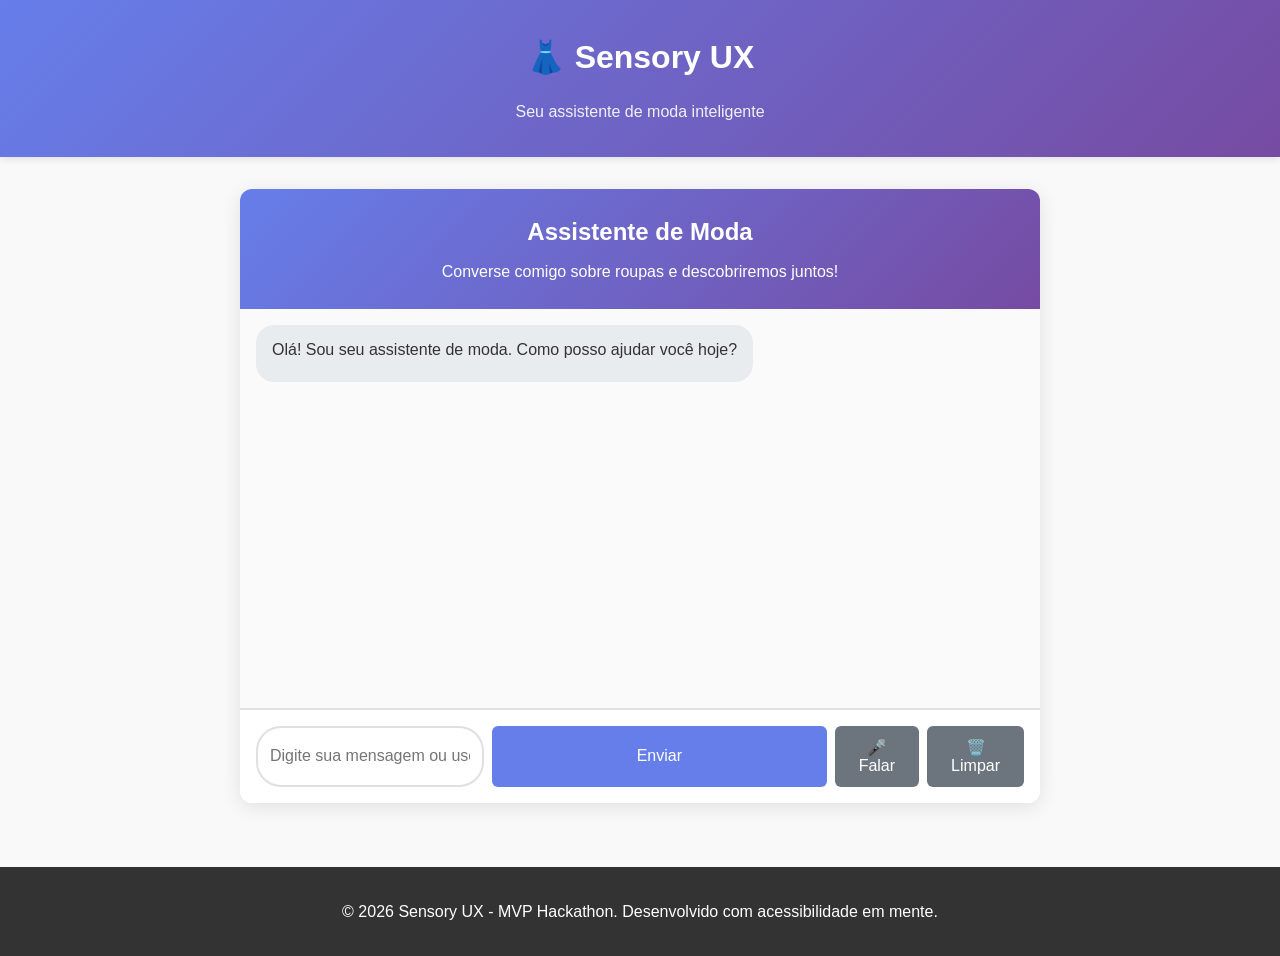
==== index.html @ 116c357e "implementando Agente" ====
<!DOCTYPE html>
<html lang="pt-BR">
<head>
  <meta charset="UTF-8">
  <meta name="viewport" content="width=device-width, initial-scale=1.0">
  <meta name="description" content="Sensory UX - Assistente de moda com descrições sensoriais">
  <title>Sensory UX - Assistente de Moda</title>
  <link rel="stylesheet" href="css/style.css">
</head>
<body>
  <header>
    <div class="container">
      <h1>👗 Sensory UX</h1>
      <p>Seu assistente de moda inteligente</p>
    </div>
  </header>

  <main class="container">
    <div class="chatbot-container">
      <div class="chat-header">
        <h2>Assistente de Moda</h2>
        <p>Converse comigo sobre roupas e descobriremos juntos!</p>
      </div>

      <div class="chat-messages" id="messagesContainer">
        <!-- Mensagens aparecerão aqui -->
      </div>

      <div class="typing-indicator" id="typingIndicator">
        <span>Digitando...</span>
      </div>

      <div class="chat-input">
        <input type="text" id="messageInput" placeholder="Digite sua mensagem ou use voz..." />
        <button id="sendButton" class="btn btn-primary">Enviar</button>
        <button id="voiceButton" class="btn btn-secondary">🎤 Falar</button>
        <button id="clearButton" class="btn btn-secondary">🗑️ Limpar</button>
      </div>
    </div>
  </main>

  <footer>
    <p>&copy; 2026 Sensory UX - MVP Hackathon. Desenvolvido com acessibilidade em mente.</p>
  </footer>

  <!-- Scripts -->
  <script src="js/products.js"></script>
  <script src="js/voice.js"></script>
  <script src="js/chatbot.js"></script>
  <script src="js/main.js"></script>
</body>
</html>
---- css/style.css ----
/* Reset e estilos base */
* {
  margin: 0;
  padding: 0;
  box-sizing: border-box;
}

body {
  font-family: 'Segoe UI', Tahoma, Geneva, Verdana, sans-serif;
  line-height: 1.6;
  color: #333;
  background-color: #f9f9f9;
  font-size: 16px;
}

h1, h2, h3 {
  color: #222;
  margin-bottom: 1rem;
}

a {
  color: #007bff;
  text-decoration: none;
}

a:hover {
  text-decoration: underline;
}

/* Header */
header {
  background: linear-gradient(135deg, #667eea 0%, #764ba2 100%);
  color: white;
  padding: 2rem 0;
  box-shadow: 0 2px 8px rgba(0, 0, 0, 0.1);
  margin-bottom: 2rem;
}

header h1 {
  color: white;
  text-align: center;
  font-size: 2rem;
}

header p {
  text-align: center;
  opacity: 0.9;
  margin-top: 0.5rem;
}

/* Container */
.container {
  max-width: 1200px;
  margin: 0 auto;
  padding: 0 1rem;
}

/* Footer */
footer {
  background-color: #333;
  color: white;
  text-align: center;
  padding: 2rem;
  margin-top: 4rem;
}

/* Página inicial */
#productsContainer {
  display: grid;
  grid-template-columns: repeat(auto-fill, minmax(280px, 1fr));
  gap: 2rem;
  margin-bottom: 2rem;
}

/* Card do produto */
.product-card {
  background: white;
  border-radius: 8px;
  overflow: hidden;
  box-shadow: 0 2px 8px rgba(0, 0, 0, 0.1);
  transition: transform 0.3s ease, box-shadow 0.3s ease;
  display: flex;
  flex-direction: column;
}

.product-card:hover {
  transform: translateY(-5px);
  box-shadow: 0 4px 16px rgba(0, 0, 0, 0.15);
}

.product-image-wrapper {
  width: 100%;
  height: 220px;
  background: #eee;
  overflow: hidden;
}

.product-image {
  width: 100%;
  height: 100%;
  object-fit: cover;
}

.product-info {
  padding: 1.5rem;
  flex-grow: 1;
  display: flex;
  flex-direction: column;
}

.product-name {
  font-size: 1.2rem;
  margin-bottom: 0.5rem;
  color: #222;
}

.product-category {
  font-size: 0.85rem;
  color: #999;
  margin-bottom: 0.5rem;
  text-transform: uppercase;
  letter-spacing: 0.5px;
}

.product-description {
  font-size: 0.95rem;
  color: #666;
  margin-bottom: 1rem;
  flex-grow: 1;
}

.product-price {
  font-size: 1.5rem;
  font-weight: bold;
  color: #667eea;
  margin-bottom: 1rem;
}

/* Página de produto */
#productDetail {
  margin-bottom: 2rem;
}

.product-detail-container {
  background: white;
  border-radius: 8px;
  overflow: hidden;
  box-shadow: 0 2px 8px rgba(0, 0, 0, 0.1);
  display: grid;
  grid-template-columns: 1fr 1fr;
  gap: 2rem;
  padding: 2rem;
}

@media (max-width: 768px) {
  .product-detail-container {
    grid-template-columns: 1fr;
  }
}

.product-detail-image {
  width: 100%;
}

.product-detail-image img {
  width: 100%;
  height: auto;
  border-radius: 8px;
}

.product-detail-info {
  display: flex;
  flex-direction: column;
}

.product-detail-name {
  font-size: 2rem;
  margin-bottom: 0.5rem;
}

.product-detail-category {
  color: #999;
  text-transform: uppercase;
  letter-spacing: 0.5px;
  margin-bottom: 1rem;
}

.product-detail-price {
  font-size: 2rem;
  color: #667eea;
  font-weight: bold;
  margin-bottom: 1.5rem;
}

.product-detail-description {
  color: #666;
  margin-bottom: 1.5rem;
  line-height: 1.8;
}

.sensory-section {
  background: #f5f5f5;
  padding: 1.5rem;
  border-radius: 8px;
  margin: 1.5rem 0;
  border-left: 4px solid #667eea;
}

.sensory-section h2 {
  font-size: 1.2rem;
  color: #667eea;
  margin-bottom: 1rem;
}

.sensory-text {
  color: #555;
  line-height: 1.8;
  margin-bottom: 1.5rem;
  font-style: italic;
}

/* Botões */
.btn {
  padding: 0.75rem 1.5rem;
  border: none;
  border-radius: 6px;
  font-size: 1rem;
  cursor: pointer;
  transition: all 0.3s ease;
  font-weight: 500;
}

.btn:hover {
  opacity: 0.9;
  transform: scale(1.02);
}

.btn:focus {
  outline: 2px solid #667eea;
  outline-offset: 2px;
}

.btn-primary {
  background-color: #667eea;
  color: white;
  width: 100%;
}

.btn-primary:hover {
  background-color: #5568d3;
}

.btn-secondary {
  background-color: #6c757d;
  color: white;
  display: inline-block;
}

.btn-secondary:hover {
  background-color: #5a6268;
}

.btn-voice {
  background: linear-gradient(135deg, #667eea 0%, #764ba2 100%);
  color: white;
  font-size: 1.1rem;
  padding: 1rem 2rem;
  width: 100%;
  margin-top: 1rem;
}

.btn-voice:hover {
  box-shadow: 0 4px 12px rgba(102, 126, 234, 0.4);
}

.btn-voice.playing {
  background: linear-gradient(135deg, #ff6b6b 0%, #ee5a6f 100%);
  animation: pulse 1s infinite;
}

@keyframes pulse {
  0%, 100% {
    opacity: 1;
  }
  50% {
    opacity: 0.8;
  }
}

.btn-voice.error {
  background: #dc3545;
}

/* Warning */
.warning {
  background-color: #fff3cd;
  color: #856404;
  padding: 1rem;
  margin-bottom: 1rem;
  border-radius: 6px;
  border-left: 4px solid #ffc107;
}

/* Alto contraste */
.high-contrast {
  background-color: #000;
  color: #fff;
}

.high-contrast body {
  background-color: #000;
  color: #fff;
}

.high-contrast h1, 
.high-contrast h2, 
.high-contrast h3 {
  color: #fff;
  border-bottom: 2px solid #fff;
}

.high-contrast .product-card,
.high-contrast .product-detail-container {
  background-color: #1a1a1a;
  border: 2px solid #fff;
}

.high-contrast .btn-primary {
  border: 2px solid #fff;
}

/* Responsividade */
@media (max-width: 768px) {
  header h1 {
    font-size: 1.5rem;
  }

  #productsContainer {
    grid-template-columns: repeat(auto-fill, minmax(200px, 1fr));
    gap: 1rem;
  }

  .product-detail-container {
    padding: 1rem;
    gap: 1rem;
  }

  .btn {
    padding: 0.6rem 1.2rem;
    font-size: 0.95rem;
  }
}

/* Impressão */
@media print {
  header, footer, .btn-voice {
    display: none;
  }

  .product-detail-container {
    box-shadow: none;
    border: 1px solid #ddd;
  }
}

/* Chatbot Styles */
.chatbot-container {
  max-width: 800px;
  margin: 0 auto;
  background: white;
  border-radius: 12px;
  box-shadow: 0 4px 20px rgba(0, 0, 0, 0.1);
  overflow: hidden;
}

.chat-header {
  background: linear-gradient(135deg, #667eea 0%, #764ba2 100%);
  color: white;
  padding: 1.5rem;
  text-align: center;
}

.chat-header h2 {
  color: white;
  margin-bottom: 0.5rem;
}

.chat-messages {
  height: 400px;
  overflow-y: auto;
  padding: 1rem;
  background: #fafafa;
  border-bottom: 1px solid #e0e0e0;
}

.message {
  margin-bottom: 1rem;
  padding: 0.75rem 1rem;
  border-radius: 18px;
  max-width: 70%;
  position: relative;
  clear: both;
}

.message.user {
  background: linear-gradient(135deg, #667eea 0%, #764ba2 100%);
  color: white;
  float: right;
  margin-left: auto;
}

.message.bot {
  background: #e9ecef;
  color: #333;
  float: left;
  margin-right: auto;
}

.message-text {
  margin-bottom: 0.5rem;
}

.listen-button {
  background: #28a745;
  color: white;
  border: none;
  padding: 0.25rem 0.5rem;
  border-radius: 4px;
  font-size: 0.8rem;
  cursor: pointer;
  margin-top: 0.25rem;
}

.listen-button:hover {
  background: #218838;
}

.typing-indicator {
  display: none;
  padding: 0.5rem 1rem;
  color: #666;
  font-style: italic;
}

.chat-input {
  display: flex;
  gap: 0.5rem;
  padding: 1rem;
  background: white;
  border-top: 1px solid #e0e0e0;
}

#messageInput {
  flex: 1;
  padding: 0.75rem;
  border: 2px solid #e0e0e0;
  border-radius: 25px;
  font-size: 1rem;
  outline: none;
}

#messageInput:focus {
  border-color: #667eea;
}

.btn-secondary {
  background-color: #6c757d;
  color: white;
}

.btn-secondary:hover {
  background-color: #5a6268;
}

/* Responsividade para chatbot */
@media (max-width: 768px) {
  .chatbot-container {
    margin: 0 1rem;
  }

  .chat-messages {
    height: 300px;
  }

  .chat-input {
    flex-direction: column;
  }

  .message {
    max-width: 85%;
  }
}
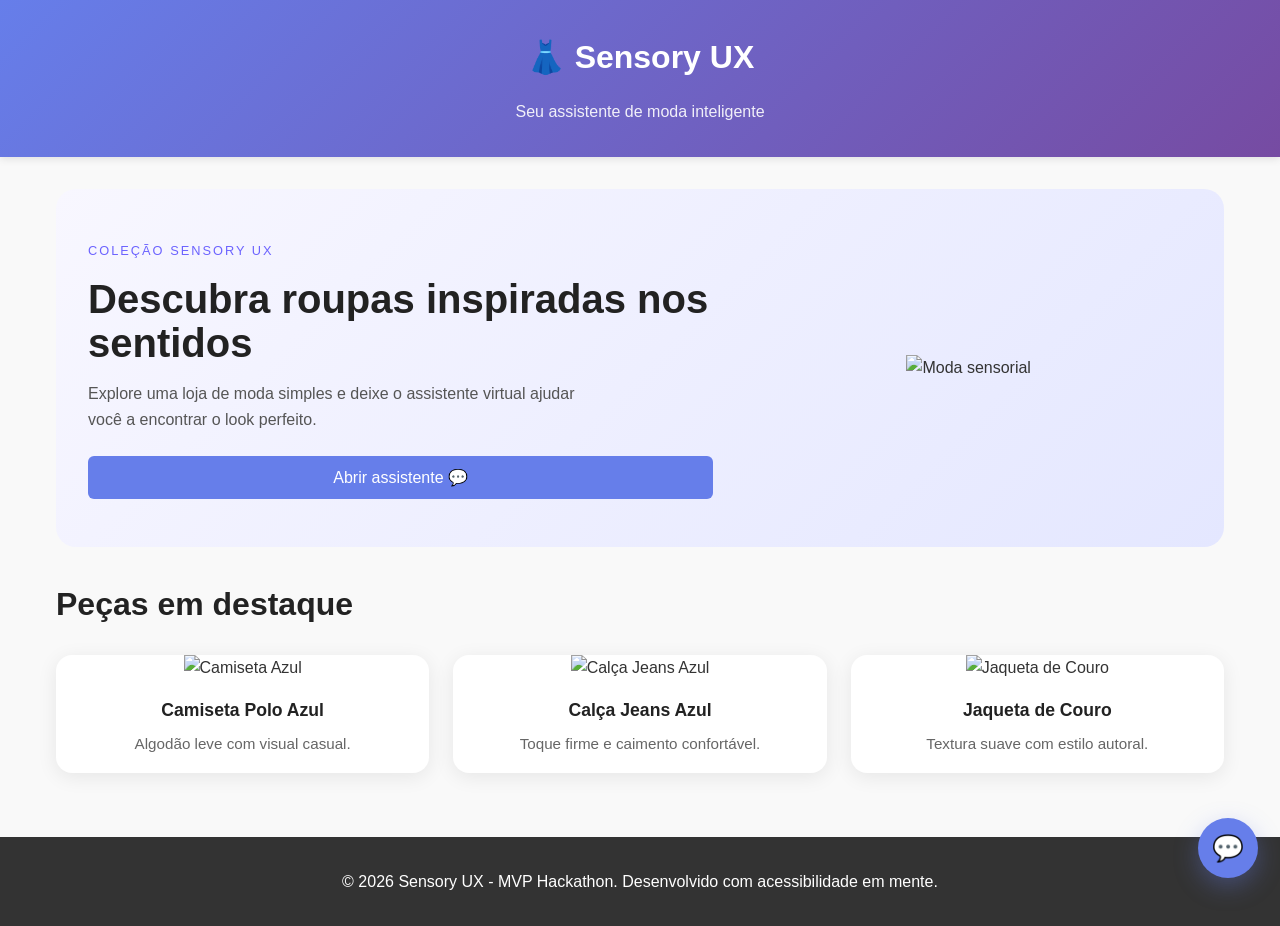
==== commit e5014bb4: "estiloarrumado" ====
--- a/index.html
+++ b/index.html
@@ -5,7 +5,11 @@
   <meta name="viewport" content="width=device-width, initial-scale=1.0">
   <meta name="description" content="Sensory UX - Assistente de moda com descrições sensoriais">
   <title>Sensory UX - Assistente de Moda</title>
-  <link rel="stylesheet" href="css/style.css">
+  <link rel="stylesheet" href="css/base.css">
+  <link rel="stylesheet" href="css/layout.css">
+  <link rel="stylesheet" href="css/components.css">
+  <link rel="stylesheet" href="css/chat.css">
+  <link rel="stylesheet" href="css/animations.css">
 </head>
 <body>
   <header>
@@ -16,10 +20,58 @@
   </header>
 
   <main class="container">
+    <section class="store-hero">
+      <div class="hero-content">
+        <div>
+          <span class="eyebrow">Coleção Sensory UX</span>
+          <h2>Descubra roupas inspiradas nos sentidos</h2>
+          <p>Explore uma loja de moda simples e deixe o assistente virtual ajudar você a encontrar o look perfeito.</p>
+          <button id="openChatButton" class="btn btn-primary">Abrir assistente 💬</button>
+        </div>
+        <div class="hero-image">
+          <img src="assets/imagens/hero-fashion.svg" alt="Moda sensorial" />
+        </div>
+      </div>
+    </section>
+
+    <section class="featured-section">
+      <h2>Peças em destaque</h2>
+      <div class="store-grid">
+        <article class="store-card">
+          <img src="assets/imagens/camiseta-azul.jpg" alt="Camiseta Azul" />
+          <h3>Camiseta Polo Azul</h3>
+          <p>Algodão leve com visual casual.</p>
+        </article>
+        <article class="store-card">
+          <img src="assets/imagens/calca-jeans-azul.jpg" alt="Calça Jeans Azul" />
+          <h3>Calça Jeans Azul</h3>
+          <p>Toque firme e caimento confortável.</p>
+        </article>
+        <article class="store-card">
+          <img src="assets/imagens/jaqueta-couro.jpg" alt="Jaqueta de Couro" />
+          <h3>Jaqueta de Couro</h3>
+          <p>Textura suave com estilo autoral.</p>
+        </article>
+      </div>
+    </section>
+  </main>
+
+  <footer>
+    <p>&copy; 2026 Sensory UX - MVP Hackathon. Desenvolvido com acessibilidade em mente.</p>
+  </footer>
+
+  <button id="chatToggleButton" class="chat-toggle-button" aria-label="Abrir assistente de chat">💬</button>
+
+  <div id="chatOverlay" class="chat-overlay" aria-hidden="true"></div>
+
+  <div id="chatWidget" class="chat-widget" aria-hidden="true">
     <div class="chatbot-container">
       <div class="chat-header">
-        <h2>Assistente de Moda</h2>
-        <p>Converse comigo sobre roupas e descobriremos juntos!</p>
+        <div>
+          <h2>Assistente de Moda</h2>
+          <p>Converse comigo sobre looks sensoriais</p>
+        </div>
+        <button id="closeChatButton" class="close-chat" aria-label="Fechar chat">✕</button>
       </div>
 
       <div class="chat-messages" id="messagesContainer">
@@ -37,11 +89,7 @@
         <button id="clearButton" class="btn btn-secondary">🗑️ Limpar</button>
       </div>
     </div>
-  </main>
-
-  <footer>
-    <p>&copy; 2026 Sensory UX - MVP Hackathon. Desenvolvido com acessibilidade em mente.</p>
-  </footer>
+  </div>
 
   <!-- Scripts -->
   <script src="js/products.js"></script>
--- a/css/base.css
+++ b/css/base.css
@@ -0,0 +1,28 @@
+/* Reset e estilos base */
+* {
+  margin: 0;
+  padding: 0;
+  box-sizing: border-box;
+}
+
+body {
+  font-family: 'Segoe UI', Tahoma, Geneva, Verdana, sans-serif;
+  line-height: 1.6;
+  color: #333;
+  background-color: #f9f9f9;
+  font-size: 16px;
+}
+
+h1, h2, h3 {
+  color: #222;
+  margin-bottom: 1rem;
+}
+
+a {
+  color: #007bff;
+  text-decoration: none;
+}
+
+a:hover {
+  text-decoration: underline;
+}
--- a/css/layout.css
+++ b/css/layout.css
@@ -0,0 +1,248 @@
+/* Header */
+header {
+  background: linear-gradient(135deg, #667eea 0%, #764ba2 100%);
+  color: white;
+  padding: 2rem 0;
+  box-shadow: 0 2px 8px rgba(0, 0, 0, 0.1);
+  margin-bottom: 2rem;
+}
+
+header h1 {
+  color: white;
+  text-align: center;
+  font-size: 2rem;
+}
+
+header p {
+  text-align: center;
+  opacity: 0.9;
+  margin-top: 0.5rem;
+}
+
+/* Container */
+.container {
+  max-width: 1200px;
+  margin: 0 auto;
+  padding: 0 1rem;
+}
+
+/* Footer */
+footer {
+  background-color: #333;
+  color: white;
+  text-align: center;
+  padding: 2rem;
+  margin-top: 4rem;
+}
+
+/* Página inicial */
+#productsContainer {
+  display: grid;
+  grid-template-columns: repeat(auto-fill, minmax(280px, 1fr));
+  gap: 2rem;
+  margin-bottom: 2rem;
+}
+
+/* Página de produto */
+#productDetail {
+  margin-bottom: 2rem;
+}
+
+.product-detail-container {
+  background: white;
+  border-radius: 8px;
+  overflow: hidden;
+  box-shadow: 0 2px 8px rgba(0, 0, 0, 0.1);
+  display: grid;
+  grid-template-columns: 1fr 1fr;
+  gap: 2rem;
+  padding: 2rem;
+}
+
+@media (max-width: 768px) {
+  .product-detail-container {
+    grid-template-columns: 1fr;
+  }
+}
+
+.product-detail-image {
+  width: 100%;
+}
+
+.product-detail-image img {
+  width: 100%;
+  height: auto;
+  border-radius: 8px;
+}
+
+.product-detail-info {
+  display: flex;
+  flex-direction: column;
+}
+
+.product-detail-name {
+  font-size: 2rem;
+  margin-bottom: 0.5rem;
+}
+
+.product-detail-category {
+  color: #999;
+  text-transform: uppercase;
+  letter-spacing: 0.5px;
+  margin-bottom: 1rem;
+}
+
+.product-detail-price {
+  font-size: 2rem;
+  color: #667eea;
+  font-weight: bold;
+  margin-bottom: 1.5rem;
+}
+
+.product-detail-description {
+  color: #666;
+  margin-bottom: 1.5rem;
+  line-height: 1.8;
+}
+
+.sensory-section {
+  background: #f5f5f5;
+  padding: 1.5rem;
+  border-radius: 8px;
+  margin: 1.5rem 0;
+  border-left: 4px solid #667eea;
+}
+
+.sensory-section h2 {
+  font-size: 1.2rem;
+  color: #667eea;
+  margin-bottom: 1rem;
+}
+
+.sensory-text {
+  color: #555;
+  line-height: 1.8;
+  margin-bottom: 1.5rem;
+  font-style: italic;
+}
+
+/* Interface de loja simples */
+.store-hero {
+  background: linear-gradient(135deg, #f8f7ff 0%, #e4e7ff 100%);
+  border-radius: 20px;
+  padding: 3rem 2rem;
+  margin-bottom: 2rem;
+}
+
+.hero-content {
+  display: grid;
+  grid-template-columns: 1.4fr 1fr;
+  gap: 2rem;
+  align-items: center;
+}
+
+.eyebrow {
+  display: inline-block;
+  text-transform: uppercase;
+  letter-spacing: 2px;
+  font-size: 0.8rem;
+  color: #6c63ff;
+  margin-bottom: 1rem;
+}
+
+.hero-content h2 {
+  font-size: 2.5rem;
+  margin-bottom: 1rem;
+  line-height: 1.1;
+}
+
+.hero-content p {
+  max-width: 520px;
+  color: #555;
+  margin-bottom: 1.5rem;
+}
+
+.hero-image {
+  text-align: center;
+}
+
+.hero-image img {
+  max-width: 100%;
+  display: inline-block;
+}
+
+.featured-section h2 {
+  margin-bottom: 1.5rem;
+  font-size: 2rem;
+}
+
+.store-grid {
+  display: grid;
+  grid-template-columns: repeat(auto-fit, minmax(220px, 1fr));
+  gap: 1.5rem;
+}
+
+.store-card {
+  background: white;
+  border-radius: 16px;
+  overflow: hidden;
+  box-shadow: 0 4px 20px rgba(0, 0, 0, 0.08);
+  text-align: center;
+  padding-bottom: 1rem;
+}
+
+.store-card img {
+  width: 100%;
+  height: 180px;
+  object-fit: cover;
+}
+
+.store-card h3 {
+  margin: 1rem 0 0.5rem;
+  font-size: 1.1rem;
+}
+
+.store-card p {
+  color: #666;
+  font-size: 0.95rem;
+  padding: 0 1rem;
+}
+
+/* Responsividade */
+@media (max-width: 900px) {
+  .hero-content {
+    grid-template-columns: 1fr;
+  }
+
+  .store-hero {
+    padding: 2rem 1rem;
+  }
+}
+
+@media (max-width: 768px) {
+  header h1 {
+    font-size: 1.5rem;
+  }
+
+  #productsContainer {
+    grid-template-columns: repeat(auto-fill, minmax(200px, 1fr));
+    gap: 1rem;
+  }
+
+  .product-detail-container {
+    padding: 1rem;
+    gap: 1rem;
+  }
+}
+
+/* Impressão */
+@media print {
+  header, footer, .btn-voice {
+    display: none;
+  }
+
+  .product-detail-container {
+    box-shadow: none;
+    border: 1px solid #ddd;
+  }
+}
--- a/css/components.css
+++ b/css/components.css
@@ -0,0 +1,172 @@
+/* Card do produto */
+.product-card {
+  background: white;
+  border-radius: 8px;
+  overflow: hidden;
+  box-shadow: 0 2px 8px rgba(0, 0, 0, 0.1);
+  transition: transform 0.3s ease, box-shadow 0.3s ease;
+  display: flex;
+  flex-direction: column;
+}
+
+.product-card:hover {
+  transform: translateY(-5px);
+  box-shadow: 0 4px 16px rgba(0, 0, 0, 0.15);
+}
+
+.product-image-wrapper {
+  width: 100%;
+  height: 220px;
+  background: #eee;
+  overflow: hidden;
+}
+
+.product-image {
+  width: 100%;
+  height: 100%;
+  object-fit: cover;
+}
+
+.product-info {
+  padding: 1.5rem;
+  flex-grow: 1;
+  display: flex;
+  flex-direction: column;
+}
+
+.product-name {
+  font-size: 1.2rem;
+  margin-bottom: 0.5rem;
+  color: #222;
+}
+
+.product-category {
+  font-size: 0.85rem;
+  color: #999;
+  margin-bottom: 0.5rem;
+  text-transform: uppercase;
+  letter-spacing: 0.5px;
+}
+
+.product-description {
+  font-size: 0.95rem;
+  color: #666;
+  margin-bottom: 1rem;
+  flex-grow: 1;
+}
+
+.product-price {
+  font-size: 1.5rem;
+  font-weight: bold;
+  color: #667eea;
+  margin-bottom: 1rem;
+}
+
+/* Botões */
+.btn {
+  padding: 0.75rem 1.5rem;
+  border: none;
+  border-radius: 6px;
+  font-size: 1rem;
+  cursor: pointer;
+  transition: all 0.3s ease;
+  font-weight: 500;
+}
+
+.btn:hover {
+  opacity: 0.9;
+  transform: scale(1.02);
+}
+
+.btn:focus {
+  outline: 2px solid #667eea;
+  outline-offset: 2px;
+}
+
+.btn-primary {
+  background-color: #667eea;
+  color: white;
+  width: 100%;
+}
+
+.btn-primary:hover {
+  background-color: #5568d3;
+}
+
+.btn-secondary {
+  background-color: #6c757d;
+  color: white;
+  display: inline-block;
+}
+
+.btn-secondary:hover {
+  background-color: #5a6268;
+}
+
+.btn-voice {
+  background: linear-gradient(135deg, #667eea 0%, #764ba2 100%);
+  color: white;
+  font-size: 1.1rem;
+  padding: 1rem 2rem;
+  width: 100%;
+  margin-top: 1rem;
+}
+
+.btn-voice:hover {
+  box-shadow: 0 4px 12px rgba(102, 126, 234, 0.4);
+}
+
+.btn-voice.playing {
+  background: linear-gradient(135deg, #ff6b6b 0%, #ee5a6f 100%);
+  animation: pulse 1s infinite;
+}
+
+.btn-voice.error {
+  background: #dc3545;
+}
+
+/* Warning */
+.warning {
+  background-color: #fff3cd;
+  color: #856404;
+  padding: 1rem;
+  margin-bottom: 1rem;
+  border-radius: 6px;
+  border-left: 4px solid #ffc107;
+}
+
+/* Alto contraste */
+.high-contrast {
+  background-color: #000;
+  color: #fff;
+}
+
+.high-contrast body {
+  background-color: #000;
+  color: #fff;
+}
+
+.high-contrast h1, 
+.high-contrast h2, 
+.high-contrast h3 {
+  color: #fff;
+  border-bottom: 2px solid #fff;
+}
+
+.high-contrast .product-card,
+.high-contrast .product-detail-container {
+  background-color: #1a1a1a;
+  border: 2px solid #fff;
+}
+
+.high-contrast .btn-primary {
+  border: 2px solid #fff;
+}
+
+/* Responsividade */
+@media (max-width: 768px) {
+  .btn {
+    padding: 0.6rem 1.2rem;
+    font-size: 0.95rem;
+  }
+}
--- a/css/chat.css
+++ b/css/chat.css
@@ -0,0 +1,339 @@
+/* Chatbot Styles */
+.chatbot-container {
+  max-width: 800px;
+  margin: 0 auto;
+  background: white;
+  border-radius: 12px;
+  box-shadow: 0 4px 20px rgba(0, 0, 0, 0.1);
+  overflow: hidden;
+}
+
+.chat-header {
+  background: linear-gradient(135deg, #667eea 0%, #764ba2 100%);
+  color: white;
+  padding: 1.5rem;
+  text-align: center;
+}
+
+.chat-header h2 {
+  color: white;
+  margin-bottom: 0.5rem;
+}
+
+.chat-messages {
+  height: 400px;
+  overflow-y: auto;
+  padding: 1rem;
+  background: #fafafa;
+  border-bottom: 1px solid #e0e0e0;
+}
+
+.message {
+  margin-bottom: 1rem;
+  padding: 0.75rem 1rem;
+  border-radius: 18px;
+  max-width: 70%;
+  position: relative;
+  clear: both;
+}
+
+.message.user {
+  background: linear-gradient(135deg, #667eea 0%, #764ba2 100%);
+  color: white;
+  float: right;
+  margin-left: auto;
+}
+
+.message.bot {
+  background: #e9ecef;
+  color: #333;
+  float: left;
+  margin-right: auto;
+}
+
+.message-text {
+  margin-bottom: 0.5rem;
+}
+
+.listen-button {
+  background: #28a745;
+  color: white;
+  border: none;
+  padding: 0.25rem 0.5rem;
+  border-radius: 4px;
+  font-size: 0.8rem;
+  cursor: pointer;
+  margin-top: 0.25rem;
+}
+
+.listen-button:hover {
+  background: #218838;
+}
+
+.typing-indicator {
+  display: none;
+  padding: 0.5rem 1rem;
+  color: #666;
+  font-style: italic;
+}
+
+.chat-input {
+  display: flex;
+  gap: 0.5rem;
+  padding: 1rem;
+  background: white;
+  border-top: 1px solid #e0e0e0;
+}
+
+#messageInput {
+  flex: 1;
+  padding: 0.75rem;
+  border: 2px solid #e0e0e0;
+  border-radius: 25px;
+  font-size: 1rem;
+  outline: none;
+}
+
+#messageInput:focus {
+  border-color: #667eea;
+}
+
+.btn-secondary {
+  background-color: #6c757d;
+  color: white;
+}
+
+.btn-secondary:hover {
+  background-color: #5a6268;
+}
+
+/* Chat widget flutuante */
+.chat-toggle-button {
+  position: fixed;
+  bottom: 22px;
+  right: 22px;
+  width: 60px;
+  height: 60px;
+  border-radius: 50%;
+  border: none;
+  background: #667eea;
+  color: white;
+  font-size: 1.6rem;
+  cursor: pointer;
+  box-shadow: 0 8px 24px rgba(102, 126, 234, 0.35);
+  z-index: 1100;
+}
+
+.chat-overlay {
+  position: fixed;
+  inset: 0;
+  width: 100%;
+  height: 100%;
+  background: rgba(8, 18, 38, 0.55);
+  backdrop-filter: blur(8px);
+  opacity: 0;
+  visibility: hidden;
+  transition: opacity 0.3s ease, visibility 0.3s ease;
+  z-index: 1080;
+}
+
+.chat-overlay.active {
+  opacity: 1;
+  visibility: visible;
+}
+
+.chat-widget {
+  position: fixed;
+  top: 50%;
+  left: 50%;
+  transform: translate(-50%, -50%) scale(0.92);
+  width: min(94vw, 440px);
+  max-height: 92vh;
+  opacity: 0;
+  visibility: hidden;
+  transition: opacity 0.3s ease, transform 0.3s ease, visibility 0.3s ease;
+  z-index: 1090;
+}
+
+.chat-widget.active {
+  opacity: 1;
+  visibility: visible;
+  transform: translate(-50%, -50%) scale(1);
+}
+
+.chat-widget .chatbot-container {
+  width: 100%;
+  max-height: 92vh;
+  display: flex;
+  flex-direction: column;
+  border-radius: 28px;
+  overflow: hidden;
+  background: rgba(255, 255, 255, 0.98);
+  box-shadow: 0 24px 80px rgba(13, 40, 93, 0.18);
+  border: 1px solid rgba(255, 255, 255, 0.65);
+  backdrop-filter: blur(16px);
+}
+
+.chat-widget .chat-header {
+  padding: 18px 18px 14px;
+  background: rgba(246, 248, 255, 0.92);
+  display: flex;
+  justify-content: space-between;
+  align-items: center;
+  gap: 1rem;
+}
+
+.chat-widget .chat-header h2 {
+  margin: 0;
+  font-size: 1.05rem;
+  letter-spacing: 0.02em;
+}
+
+.chat-widget .chat-header p {
+  margin: 0;
+  font-size: 0.92rem;
+  color: #5f6d95;
+}
+
+.chat-widget .chat-messages {
+  flex: 1;
+  overflow-y: auto;
+  padding: 16px 16px 8px;
+  background: transparent;
+}
+
+.chat-widget .typing-indicator {
+  display: flex;
+  align-items: center;
+  gap: 10px;
+  padding: 12px 16px;
+  margin: 0 16px 10px;
+  border-radius: 18px;
+  background: rgba(238, 240, 255, 0.9);
+  color: #4f5d7a;
+  font-size: 0.95rem;
+  animation: fadeIn 0.25s ease;
+}
+
+.chat-widget .typing-indicator span {
+  position: relative;
+}
+
+.chat-widget .typing-indicator span::after {
+  content: '...';
+  display: inline-block;
+  margin-left: 6px;
+  animation: dots 1.2s infinite steps(4, end);
+}
+
+.chat-widget .chat-input {
+  display: flex;
+  flex-wrap: wrap;
+  gap: 10px;
+  border-top: 1px solid rgba(102, 126, 234, 0.16);
+  padding: 14px 16px;
+  background: rgba(255, 255, 255, 0.95);
+}
+
+.chat-widget .chat-input input {
+  flex: 1;
+  min-width: 0;
+  padding: 14px 16px;
+  border: 1px solid rgba(102, 126, 234, 0.22);
+  border-radius: 999px;
+  font-size: 1rem;
+  outline: none;
+  background: #ffffff;
+}
+
+.chat-widget .chat-input input:focus {
+  border-color: #667eea;
+  box-shadow: 0 0 0 4px rgba(102, 126, 234, 0.08);
+}
+
+.chat-widget .chat-input .btn {
+  width: auto;
+  flex: none;
+  white-space: nowrap;
+}
+
+.close-chat {
+  background: rgba(255,255,255,0.7);
+  border: 1px solid rgba(102, 126, 234, 0.2);
+  color: #2e3a59;
+  width: 36px;
+  height: 36px;
+  border-radius: 50%;
+  display: inline-flex;
+  align-items: center;
+  justify-content: center;
+  cursor: pointer;
+  transition: background 0.2s ease, transform 0.2s ease;
+}
+
+.close-chat:hover {
+  background: rgba(255,255,255,0.95);
+  transform: translateY(-1px);
+}
+
+.chat-widget .message {
+  margin-bottom: 1rem;
+  padding: 1rem 1.1rem;
+  border-radius: 22px;
+  line-height: 1.5;
+  box-shadow: 0 12px 28px rgba(15, 30, 70, 0.06);
+}
+
+.chat-widget .message.user {
+  max-width: 80%;
+  margin-left: auto;
+  background: linear-gradient(135deg, #667eea 0%, #764ba2 100%);
+  color: white;
+  border-bottom-right-radius: 6px;
+}
+
+.chat-widget .message.bot {
+  max-width: 100%;
+  margin-right: auto;
+  background: rgba(238, 240, 255, 0.95);
+  color: #222;
+  border-bottom-left-radius: 6px;
+}
+
+.chat-widget .message img {
+  max-width: 100%;
+  height: auto;
+  display: block;
+  margin-top: 10px;
+  border-radius: 12px;
+}
+
+.chat-widget .message img {
+  max-width: 100%;
+  height: auto;
+  display: block;
+  margin-top: 8px;
+  border-radius: 10px;
+}
+
+@media (max-width: 768px) {
+  .chatbot-container {
+    margin: 0 1rem;
+  }
+
+  .chat-messages {
+    height: 300px;
+  }
+
+  .chat-input {
+    flex-direction: column;
+  }
+
+  .message {
+    max-width: 85%;
+  }
+
+  .store-grid {
+    grid-template-columns: 1fr;
+  }
+}
--- a/css/animations.css
+++ b/css/animations.css
@@ -0,0 +1,31 @@
+@keyframes pulse {
+  0%, 100% {
+    opacity: 1;
+  }
+  50% {
+    opacity: 0.8;
+  }
+}
+
+@keyframes dots {
+  0%, 20% {
+    color: rgba(79, 93, 122, 0.2);
+  }
+  40%, 60% {
+    color: rgba(79, 93, 122, 0.8);
+  }
+  80%, 100% {
+    color: rgba(79, 93, 122, 0.2);
+  }
+}
+
+@keyframes fadeIn {
+  from {
+    opacity: 0;
+    transform: translateY(6px);
+  }
+  to {
+    opacity: 1;
+    transform: translateY(0);
+  }
+}
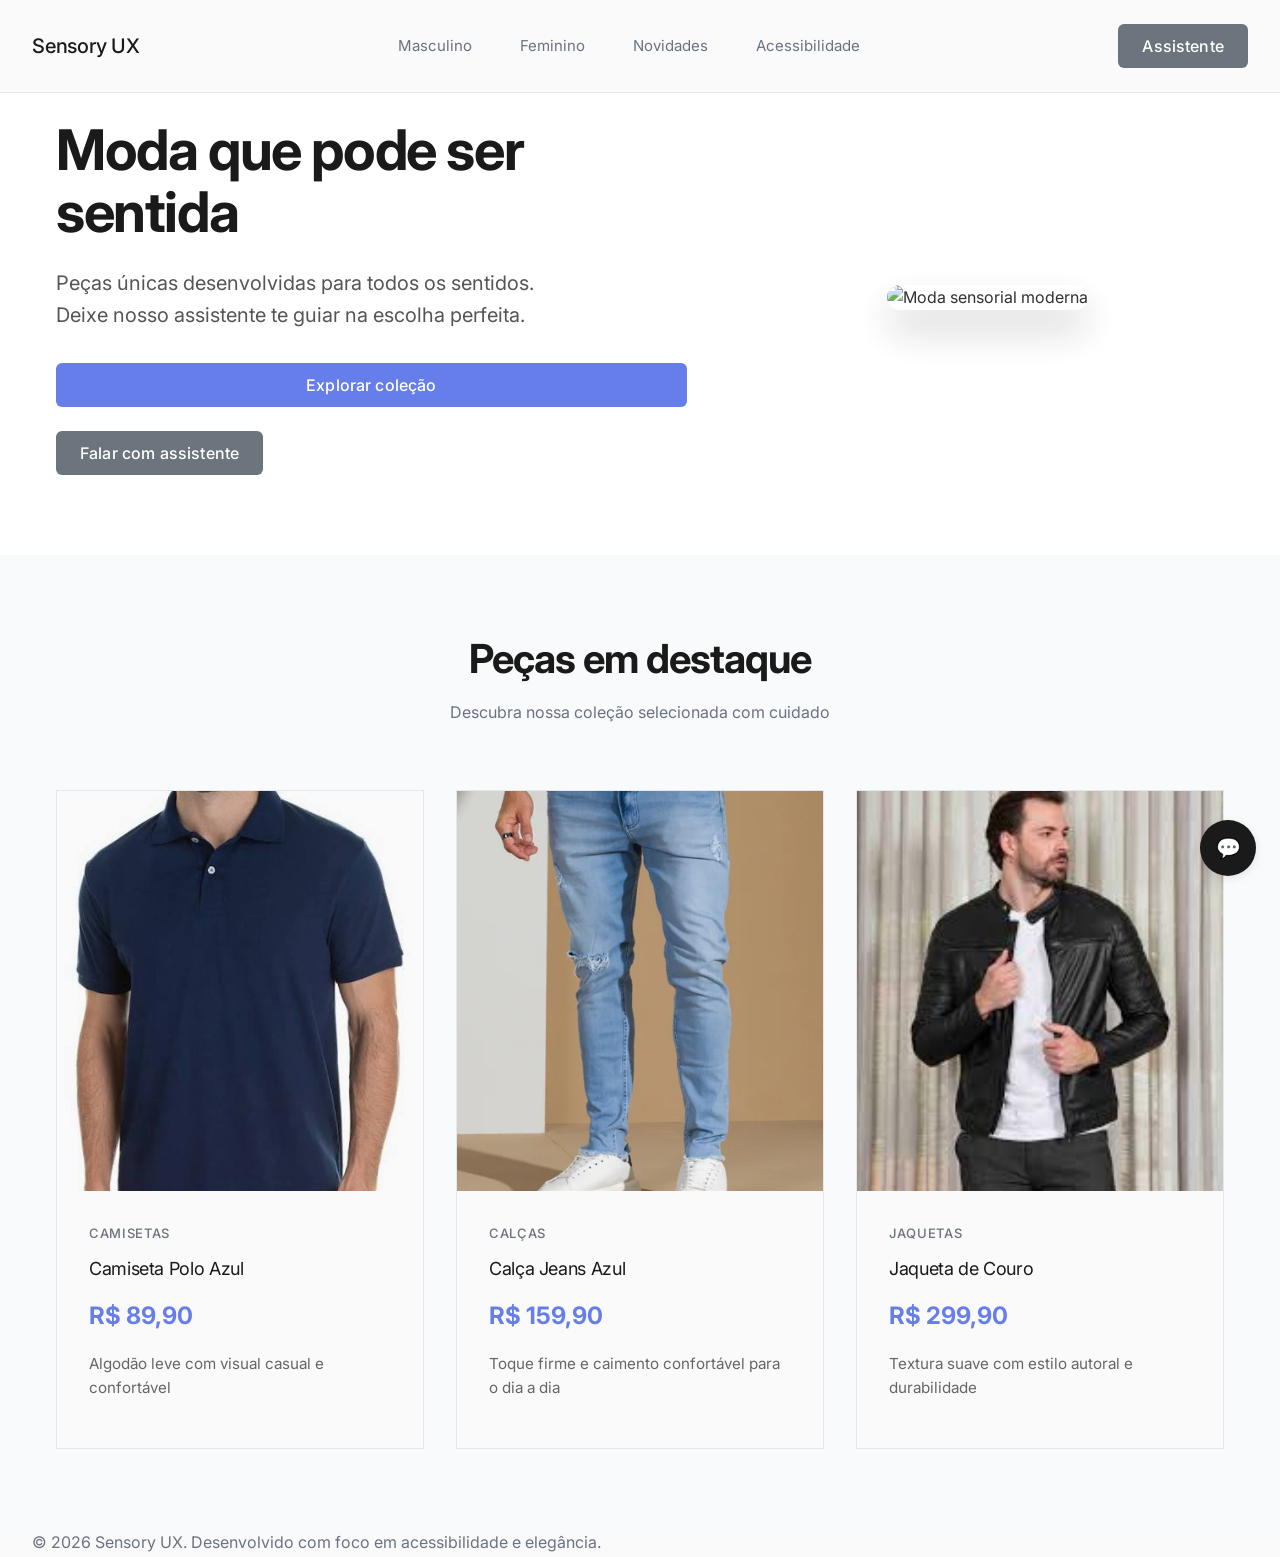
==== commit 3ca3da46: "ajustesfinais" ====
--- a/index.html
+++ b/index.html
@@ -5,6 +5,10 @@
   <meta name="viewport" content="width=device-width, initial-scale=1.0">
   <meta name="description" content="Sensory UX - Assistente de moda com descrições sensoriais">
   <title>Sensory UX - Assistente de Moda</title>
+  <link rel="preconnect" href="https://fonts.googleapis.com">
+  <link rel="preconnect" href="https://fonts.gstatic.com" crossorigin>
+  <link href="https://fonts.googleapis.com/css2?family=Inter:wght@300;400;500;600;700&display=swap" rel="stylesheet">
+  <link rel="stylesheet" href="https://cdnjs.cloudflare.com/ajax/libs/font-awesome/6.4.0/css/all.min.css">
   <link rel="stylesheet" href="css/base.css">
   <link rel="stylesheet" href="css/layout.css">
   <link rel="stylesheet" href="css/components.css">
@@ -12,66 +16,132 @@
   <link rel="stylesheet" href="css/animations.css">
 </head>
 <body>
-  <header>
-    <div class="container">
-      <h1>👗 Sensory UX</h1>
-      <p>Seu assistente de moda inteligente</p>
+  <!-- Header Moderno -->
+  <header class="main-header">
+    <div class="header-content">
+      <div class="logo">Sensory UX</div>
+
+      <nav class="nav-menu">
+        <a href="#masculino" class="nav-link">Masculino</a>
+        <a href="#feminino" class="nav-link">Feminino</a>
+        <a href="#novidades" class="nav-link">Novidades</a>
+        <a href="#acessibilidade" class="nav-link">Acessibilidade</a>
+      </nav>
+
+      <div class="header-actions">
+        <button id="openChatButton" class="btn btn-secondary" aria-label="Abrir assistente">
+          Assistente
+        </button>
+      </div>
     </div>
   </header>
 
-  <main class="container">
-    <section class="store-hero">
-      <div class="hero-content">
-        <div>
-          <span class="eyebrow">Coleção Sensory UX</span>
-          <h2>Descubra roupas inspiradas nos sentidos</h2>
-          <p>Explore uma loja de moda simples e deixe o assistente virtual ajudar você a encontrar o look perfeito.</p>
-          <button id="openChatButton" class="btn btn-primary">Abrir assistente 💬</button>
-        </div>
-        <div class="hero-image">
-          <img src="assets/imagens/hero-fashion.svg" alt="Moda sensorial" />
+  <main>
+    <!-- Hero Section Moderna -->
+    <section class="hero-section">
+      <div class="hero-container">
+        <div class="hero-content">
+          <div class="hero-text">
+            <h1 class="hero-title">Moda que pode ser sentida</h1>
+            <p class="hero-description">
+              Peças únicas desenvolvidas para todos os sentidos.
+              Deixe nosso assistente te guiar na escolha perfeita.
+            </p>
+            <div class="hero-actions">
+              <button class="btn btn-primary btn-large" onclick="document.querySelector('.products-section').scrollIntoView({behavior: 'smooth'})">Explorar coleção</button>
+              <button id="openChatButtonHero" class="btn btn-secondary btn-large">Falar com assistente</button>
+            </div>
+          </div>
+          <div class="hero-image">
+            <div class="hero-image-wrapper">
+              <img src="assets/imagens/hero-fashion.svg" alt="Moda sensorial moderna" class="hero-image" />
+            </div>
+          </div>
         </div>
       </div>
     </section>
 
-    <section class="featured-section">
-      <h2>Peças em destaque</h2>
-      <div class="store-grid">
-        <article class="store-card">
-          <img src="assets/imagens/camiseta-azul.jpg" alt="Camiseta Azul" />
-          <h3>Camiseta Polo Azul</h3>
-          <p>Algodão leve com visual casual.</p>
-        </article>
-        <article class="store-card">
-          <img src="assets/imagens/calca-jeans-azul.jpg" alt="Calça Jeans Azul" />
-          <h3>Calça Jeans Azul</h3>
-          <p>Toque firme e caimento confortável.</p>
-        </article>
-        <article class="store-card">
-          <img src="assets/imagens/jaqueta-couro.jpg" alt="Jaqueta de Couro" />
-          <h3>Jaqueta de Couro</h3>
-          <p>Textura suave com estilo autoral.</p>
-        </article>
+    <!-- Featured Products Section -->
+    <section class="products-section">
+      <div class="container">
+        <div class="section-header">
+          <h2 class="section-title">Peças em destaque</h2>
+          <p class="section-subtitle">Descubra nossa coleção selecionada com cuidado</p>
+        </div>
+
+        <div class="products-grid">
+          <article class="product-card">
+            <div class="product-image-wrapper">
+              <img src="assets/imagens/camiseta-azul.jpg" alt="Camiseta Polo Azul" class="product-image" />
+              <div class="product-overlay">
+                <button class="btn-quick-view" aria-label="Visualização rápida">👁️</button>
+              </div>
+            </div>
+            <div class="product-info">
+              <div class="product-category">Camisetas</div>
+              <h3 class="product-name">Camiseta Polo Azul</h3>
+              <div class="product-price">R$ 89,90</div>
+              <div class="product-description">Algodão leve com visual casual e confortável</div>
+            </div>
+          </article>
+
+          <article class="product-card">
+            <div class="product-image-wrapper">
+              <img src="assets/imagens/calca-jeans-azul.jpg" alt="Calça Jeans Azul" class="product-image" />
+              <div class="product-overlay">
+                <button class="btn-quick-view" aria-label="Visualização rápida">👁️</button>
+              </div>
+            </div>
+            <div class="product-info">
+              <div class="product-category">Calças</div>
+              <h3 class="product-name">Calça Jeans Azul</h3>
+              <div class="product-price">R$ 159,90</div>
+              <div class="product-description">Toque firme e caimento confortável para o dia a dia</div>
+            </div>
+          </article>
+
+          <article class="product-card">
+            <div class="product-image-wrapper">
+              <img src="assets/imagens/jaqueta-couro.jpg" alt="Jaqueta de Couro" class="product-image" />
+              <div class="product-overlay">
+                <button class="btn-quick-view" aria-label="Visualização rápida">👁️</button>
+              </div>
+            </div>
+            <div class="product-info">
+              <div class="product-category">Jaquetas</div>
+              <h3 class="product-name">Jaqueta de Couro</h3>
+              <div class="product-price">R$ 299,90</div>
+              <div class="product-description">Textura suave com estilo autoral e durabilidade</div>
+            </div>
+          </article>
+        </div>
       </div>
     </section>
   </main>
 
   <footer>
-    <p>&copy; 2026 Sensory UX - MVP Hackathon. Desenvolvido com acessibilidade em mente.</p>
+    <div class="container">
+      <p>&copy; 2026 Sensory UX. Desenvolvido com foco em acessibilidade e elegância.</p>
+    </div>
   </footer>
 
-  <button id="chatToggleButton" class="chat-toggle-button" aria-label="Abrir assistente de chat">💬</button>
+  <button id="chatToggleButton" class="chat-toggle" aria-label="Abrir assistente de chat">
+    <span>💬</span>
+  </button>
 
   <div id="chatOverlay" class="chat-overlay" aria-hidden="true"></div>
 
   <div id="chatWidget" class="chat-widget" aria-hidden="true">
     <div class="chatbot-container">
       <div class="chat-header">
-        <div>
-          <h2>Assistente de Moda</h2>
-          <p>Converse comigo sobre looks sensoriais</p>
+        <div class="chat-header-content">
+          <div class="chat-avatar">🤖</div>
+          <div>
+            <h2 class="chat-title">Assistente</h2>
+            <p class="chat-subtitle">Como posso ajudar?</p>
+          </div>
         </div>
-        <button id="closeChatButton" class="close-chat" aria-label="Fechar chat">✕</button>
+        <button id="closeChatButton" class="chat-close" aria-label="Fechar chat">×</button>
       </div>
 
       <div class="chat-messages" id="messagesContainer">
@@ -82,11 +152,27 @@
         <span>Digitando...</span>
       </div>
 
-      <div class="chat-input">
-        <input type="text" id="messageInput" placeholder="Digite sua mensagem ou use voz..." />
-        <button id="sendButton" class="btn btn-primary">Enviar</button>
-        <button id="voiceButton" class="btn btn-secondary">🎤 Falar</button>
-        <button id="clearButton" class="btn btn-secondary">🗑️ Limpar</button>
+      <div class="chat-input-area">
+        <div class="chat-input-row">
+          <div class="chat-input-wrapper">
+            <textarea id="messageInput" class="chat-input" placeholder="Digite sua mensagem..." rows="1"></textarea>
+          </div>
+          <div class="chat-action-buttons">
+            <button id="voiceButton" class="voice-button" aria-label="Falar" title="Falar">
+              <i class="fas fa-microphone"></i>
+            </button>
+            <button id="sendButton" class="chat-send" aria-label="Enviar mensagem" title="Enviar">
+              <i class="fas fa-paper-plane"></i>
+            </button>
+          </div>
+        </div>
+
+        <div class="chat-footer">
+          <button id="clearButton" class="btn-chat-clear" aria-label="Limpar chat" title="Limpar conversa">
+            <i class="fas fa-trash-alt"></i>
+            Limpar conversa
+          </button>
+        </div>
       </div>
     </div>
   </div>
@@ -94,7 +180,9 @@
   <!-- Scripts -->
   <script src="js/products.js"></script>
   <script src="js/voice.js"></script>
+  <script src="js/gemini.js"></script>
   <script src="js/chatbot.js"></script>
   <script src="js/main.js"></script>
+
 </body>
-</html>
+</html>
--- a/css/base.css
+++ b/css/base.css
@@ -6,23 +6,145 @@
 }
 
 body {
-  font-family: 'Segoe UI', Tahoma, Geneva, Verdana, sans-serif;
+  font-family: 'Inter', -apple-system, BlinkMacSystemFont, 'Segoe UI', Roboto, sans-serif;
   line-height: 1.6;
-  color: #333;
-  background-color: #f9f9f9;
+  color: #1a1a1a;
+  background-color: #fafafa;
   font-size: 16px;
+  font-weight: 400;
+  -webkit-font-smoothing: antialiased;
+  -moz-osx-font-smoothing: grayscale;
 }
 
-h1, h2, h3 {
-  color: #222;
+h1, h2, h3, h4, h5, h6 {
+  font-weight: 400;
+  line-height: 1.2;
+  color: #1a1a1a;
+  letter-spacing: -0.02em;
+}
+
+h1 {
+  font-size: 4rem;
+  font-weight: 300;
+  line-height: 1.1;
+}
+
+h2 {
+  font-size: 2.5rem;
+  font-weight: 300;
+}
+
+h3 {
+  font-size: 1.875rem;
+  font-weight: 400;
+}
+
+p {
+  color: #6b7280;
+  line-height: 1.7;
+  font-weight: 400;
+}
+
+a {
+  color: #1a1a1a;
+  text-decoration: none;
+  transition: color 0.3s ease;
+}
+
+a:hover {
+  color: #6b7280;
+}
+
+img {
+  max-width: 100%;
+  height: auto;
+  display: block;
+}
+
+/* Container utility */
+.container {
+  max-width: 1400px;
+  margin: 0 auto;
+  padding: 0 2rem;
+}
+
+/* Button base styles */
+.btn {
+  display: inline-flex;
+  align-items: center;
+  justify-content: center;
+  padding: 1rem 2rem;
+  border: 1px solid #e5e7eb;
+  border-radius: 0;
+  font-size: 0.875rem;
+  font-weight: 400;
+  text-decoration: none;
+  cursor: pointer;
+  transition: all 0.3s ease;
+  font-family: inherit;
+  background: transparent;
+  color: #1a1a1a;
+  letter-spacing: 0.01em;
+}
+
+.btn:focus {
+  outline: none;
+  border-color: #1a1a1a;
+}
+
+.btn:hover {
+  background: #1a1a1a;
+  color: #fafafa;
+  border-color: #1a1a1a;
+}
+
+.btn:disabled {
+  opacity: 0.6;
+  cursor: not-allowed;
+}
+
+/* Button variants */
+.btn-primary {
+  background-color: #1a1a1a;
+  color: #fafafa;
+  border-color: #1a1a1a;
+}
+
+.btn-primary:hover {
+  background-color: #fafafa;
+  color: #1a1a1a;
+}
+
+.btn-secondary {
+  background-color: transparent;
+  color: #1a1a1a;
+  border-color: #e5e7eb;
+}
+
+.btn-secondary:hover {
+  background-color: #1a1a1a;
+  color: #fafafa;
+  border-color: #1a1a1a;
+}
+
+.btn-large {
+  padding: 1.25rem 3rem;
+  font-size: 0.9375rem;
+}
+
+/* Utility classes */
+.text-center {
+  text-align: center;
+}
+
+.mb-4 {
   margin-bottom: 1rem;
 }
 
-a {
-  color: #007bff;
-  text-decoration: none;
+.mb-8 {
+  margin-bottom: 2rem;
 }
 
-a:hover {
-  text-decoration: underline;
+.mb-12 {
+  margin-bottom: 3rem;
 }
--- a/css/layout.css
+++ b/css/layout.css
@@ -1,51 +1,530 @@
 /* Header */
-header {
-  background: linear-gradient(135deg, #667eea 0%, #764ba2 100%);
+.main-header {
+  position: fixed;
+  top: 0;
+  left: 0;
+  right: 0;
+  background: rgba(250, 250, 250, 0.95);
+  backdrop-filter: blur(10px);
+  border-bottom: 1px solid #e5e7eb;
+  z-index: 1000;
+  transition: all 0.3s ease;
+}
+
+.header-content {
+  display: flex;
+  align-items: center;
+  justify-content: space-between;
+  padding: 1.5rem 0;
+  max-width: 1400px;
+  margin: 0 auto;
+  padding-left: 2rem;
+  padding-right: 2rem;
+}
+
+.logo {
+  font-size: 1.25rem;
+  font-weight: 500;
+  color: #1a1a1a;
+  text-decoration: none;
+  letter-spacing: -0.01em;
+}
+
+.nav-menu {
+  display: flex;
+  align-items: center;
+  gap: 3rem;
+}
+
+.nav-link {
+  color: #6b7280;
+  text-decoration: none;
+  font-weight: 400;
+  font-size: 0.9375rem;
+  transition: color 0.3s ease;
+  position: relative;
+}
+
+.nav-link:hover {
+  color: #1a1a1a;
+}
+
+.nav-link::after {
+  content: '';
+  position: absolute;
+  bottom: -4px;
+  left: 0;
+  width: 0;
+  height: 1px;
+  background-color: #1a1a1a;
+  transition: width 0.3s ease;
+}
+
+.nav-link:hover::after {
+  width: 100%;
+}
+
+.header-actions {
+  display: flex;
+  align-items: center;
+  gap: 2rem;
+}
+
+/* Hero Section */
+.hero-section {
+  padding: 160px 0 100px;
+  background-color: #ffffff;
+  position: relative;
+}
+
+.hero-content {
+  max-width: 1400px;
+  margin: 0 auto;
+  padding: 0 2rem;
+  display: grid;
+  grid-template-columns: 1fr 1fr;
+  gap: 6rem;
+  align-items: center;
+  position: relative;
+  z-index: 1;
+}
+
+.hero-text {
+  padding-right: 4rem;
+}
+
+.hero-title {
+  font-size: 4rem;
+  font-weight: 300;
+  line-height: 1.1;
+  margin-bottom: 2rem;
+  letter-spacing: -0.02em;
+  color: #1a1a1a;
+}
+
+.hero-description {
+  font-size: 1.25rem;
+  line-height: 1.6;
+  margin-bottom: 3rem;
+  color: #6b7280;
+  font-weight: 400;
+  max-width: 480px;
+}
+
+.hero-actions {
+  display: flex;
+  gap: 2rem;
+  flex-wrap: wrap;
+  margin-top: 3rem;
+  align-items: center;
+}
+
+.hero-image {
+  position: relative;
+  display: flex;
+  justify-content: center;
+}
+
+.hero-image img {
+  width: 100%;
+  max-width: 600px;
+  height: auto;
+  opacity: 0.9;
+}
+
+/* Products Section */
+.products-section {
+  padding: 120px 0;
+  background-color: #fafafa;
+}
+
+.section-header {
+  text-align: center;
+  margin-bottom: 6rem;
+}
+
+.section-title {
+  font-size: 2.5rem;
+  font-weight: 300;
+  color: #1a1a1a;
+  margin-bottom: 1.5rem;
+  letter-spacing: -0.01em;
+}
+
+.section-description {
+  font-size: 1.125rem;
+  color: #6b7280;
+  max-width: 600px;
+  margin: 0 auto;
+  line-height: 1.6;
+  font-weight: 400;
+}
+
+.products-grid {
+  display: grid;
+  grid-template-columns: repeat(auto-fit, minmax(350px, 1fr));
+  gap: 3rem;
+  max-width: 1400px;
+  margin: 0 auto;
+  padding: 0 2rem;
+}
+
+/* Footer */
+.main-footer {
+  background-color: #1a1a1a;
+  color: #9ca3af;
+  padding: 4rem 0 3rem;
+}
+
+.footer-content {
+  max-width: 1400px;
+  margin: 0 auto;
+  padding: 0 2rem;
+  display: grid;
+  grid-template-columns: repeat(auto-fit, minmax(300px, 1fr));
+  gap: 3rem;
+}
+
+.footer-section h4 {
+  color: #fafafa;
+  margin-bottom: 1.5rem;
+  font-weight: 400;
+  font-size: 1rem;
+  letter-spacing: 0.01em;
+}
+
+.footer-section p {
+  margin-bottom: 0.75rem;
+  line-height: 1.6;
+  font-weight: 400;
+}
+
+.footer-links {
+  list-style: none;
+  padding: 0;
+}
+
+.footer-links li {
+  margin-bottom: 0.75rem;
+}
+
+.footer-links a {
+  color: #9ca3af;
+  text-decoration: none;
+  transition: color 0.3s ease;
+  font-weight: 400;
+}
+
+.footer-links a:hover {
+  color: #fafafa;
+}
+
+.footer-bottom {
+  border-top: 1px solid #374151;
+  margin-top: 3rem;
+  padding-top: 3rem;
+  text-align: center;
+  color: #6b7280;
+  font-weight: 400;
+}
+
+/* Responsive Design */
+@media (max-width: 1024px) {
+  .hero-content {
+    gap: 4rem;
+  }
+
+  .hero-title {
+    font-size: 3.5rem;
+  }
+
+  .products-grid {
+    grid-template-columns: repeat(auto-fit, minmax(300px, 1fr));
+    gap: 2.5rem;
+  }
+}
+
+@media (max-width: 768px) {
+  .container {
+    padding: 0 1.5rem;
+  }
+
+  .header-content {
+    padding: 1.25rem 0;
+    padding-left: 1.5rem;
+    padding-right: 1.5rem;
+  }
+
+  .nav-menu {
+    display: none; /* Mobile menu would need JS implementation */
+  }
+
+  .hero-section {
+    padding: 150px 0 80px;
+  }
+
+  .hero-content {
+    grid-template-columns: 1fr;
+    gap: 3rem;
+    text-align: center;
+    padding: 0 1.5rem;
+  }
+
+  .hero-title {
+    font-size: 3rem;
+  }
+
+  .hero-subtitle {
+    font-size: 1.125rem;
+  }
+
+  .hero-actions {
+    justify-content: center;
+    gap: 1rem;
+    margin-top: 2rem;
+  }
+
+  .products-grid {
+    grid-template-columns: 1fr;
+    gap: 2rem;
+  }
+
+  .section-title {
+    font-size: 2rem;
+  }
+
+  .section-header {
+    margin-bottom: 4rem;
+  }
+}
+
+@media (max-width: 480px) {
+  .hero-title {
+    font-size: 2.5rem;
+  }
+
+  .hero-subtitle {
+    font-size: 1rem;
+  }
+
+  .hero-actions {
+    flex-direction: column;
+    align-items: center;
+    gap: 1rem;
+  }
+
+  .btn {
+    width: 100%;
+    max-width: 320px;
+  }
+
+  .hero-section {
+    padding: 120px 0 60px;
+  }
+}
+
+/* Hero Section */
+.hero-section {
+  padding: 120px 0 80px;
+  background: #ffffff;
+  color: #1a1a1a;
+  position: relative;
+  overflow: hidden;
+}
+
+.hero-content {
+  max-width: 1200px;
+  margin: 0 auto;
+  padding: 0 1rem;
+  display: grid;
+  grid-template-columns: 1fr 1fr;
+  gap: 4rem;
+  align-items: center;
+  position: relative;
+  z-index: 1;
+}
+
+.hero-text {
+  padding-right: 2rem;
+}
+
+.hero-title {
+  font-size: 3.5rem;
+  font-weight: 700;
+  line-height: 1.1;
+  margin-bottom: 1.5rem;
+  letter-spacing: -0.025em;
+}
+
+.hero-subtitle {
+  font-size: 1.25rem;
+  line-height: 1.6;
+  margin-bottom: 2.5rem;
+  opacity: 0.9;
+}
+
+.hero-actions {
+  display: flex;
+  gap: 1.5rem;
+  flex-wrap: wrap;
+  margin-top: 2rem;
+}
+
+.hero-image {
+  position: relative;
+}
+
+.hero-image img {
+  width: 100%;
+  max-width: 500px;
+  height: auto;
+  border-radius: 1rem;
+  box-shadow: 0 20px 40px rgba(0, 0, 0, 0.2);
+}
+
+/* Products Section */
+.products-section {
+  padding: 80px 0;
+  background-color: #f8fafc;
+}
+
+.section-header {
+  text-align: center;
+  margin-bottom: 4rem;
+}
+
+.section-title {
+  font-size: 2.5rem;
+  font-weight: 700;
+  color: #1a1a1a;
+  margin-bottom: 1rem;
+  letter-spacing: -0.025em;
+}
+
+.section-description {
+  font-size: 1.125rem;
+  color: #6b7280;
+  max-width: 600px;
+  margin: 0 auto;
+  line-height: 1.6;
+}
+
+.products-grid {
+  display: grid;
+  grid-template-columns: repeat(auto-fit, minmax(300px, 1fr));
+  gap: 2rem;
+  max-width: 1200px;
+  margin: 0 auto;
+  padding: 0 1rem;
+}
+
+/* Footer */
+.main-footer {
+  background-color: #1a1a1a;
+  color: #9ca3af;
+  padding: 3rem 0 2rem;
+}
+
+.footer-content {
+  max-width: 1200px;
+  margin: 0 auto;
+  padding: 0 1rem;
+  display: grid;
+  grid-template-columns: repeat(auto-fit, minmax(250px, 1fr));
+  gap: 2rem;
+}
+
+.footer-section h4 {
   color: white;
-  padding: 2rem 0;
-  box-shadow: 0 2px 8px rgba(0, 0, 0, 0.1);
-  margin-bottom: 2rem;
-}
-
-header h1 {
+  margin-bottom: 1rem;
+  font-weight: 600;
+}
+
+.footer-section p {
+  margin-bottom: 0.5rem;
+  line-height: 1.6;
+}
+
+.footer-links {
+  list-style: none;
+  padding: 0;
+}
+
+.footer-links li {
+  margin-bottom: 0.5rem;
+}
+
+.footer-links a {
+  color: #9ca3af;
+  text-decoration: none;
+  transition: color 0.2s ease;
+}
+
+.footer-links a:hover {
   color: white;
+}
+
+.footer-bottom {
+  border-top: 1px solid #374151;
+  margin-top: 2rem;
+  padding-top: 2rem;
   text-align: center;
-  font-size: 2rem;
-}
-
-header p {
-  text-align: center;
-  opacity: 0.9;
-  margin-top: 0.5rem;
-}
-
-/* Container */
-.container {
-  max-width: 1200px;
-  margin: 0 auto;
-  padding: 0 1rem;
-}
-
-/* Footer */
-footer {
-  background-color: #333;
-  color: white;
-  text-align: center;
-  padding: 2rem;
-  margin-top: 4rem;
-}
-
-/* Página inicial */
-#productsContainer {
-  display: grid;
-  grid-template-columns: repeat(auto-fill, minmax(280px, 1fr));
-  gap: 2rem;
-  margin-bottom: 2rem;
-}
-
-/* Página de produto */
-#productDetail {
-  margin-bottom: 2rem;
+  color: #6b7280;
+}
+
+/* Responsive Design */
+@media (max-width: 768px) {
+  .header-content {
+    padding: 0.75rem 1rem;
+  }
+
+  .nav-menu {
+    display: none; /* Mobile menu would need JS implementation */
+  }
+
+  .hero-content {
+    grid-template-columns: 1fr;
+    gap: 2rem;
+    text-align: center;
+    padding: 0 1rem;
+  }
+
+  .hero-title {
+    font-size: 2.5rem;
+  }
+
+  .hero-buttons {
+    justify-content: center;
+  }
+
+  .products-grid {
+    grid-template-columns: 1fr;
+    gap: 1.5rem;
+  }
+
+  .section-title {
+    font-size: 2rem;
+  }
+}
+
+@media (max-width: 480px) {
+  .hero-title {
+    font-size: 2rem;
+  }
+
+  .hero-subtitle {
+    font-size: 1.125rem;
+  }
+
+  .hero-buttons {
+    flex-direction: column;
+    align-items: center;
+  }
+
+  .btn {
+    width: 100%;
+    max-width: 300px;
+  }
 }
 
 .product-detail-container {
--- a/css/components.css
+++ b/css/components.css
@@ -1,23 +1,24 @@
-/* Card do produto */
+/* Product Cards */
 .product-card {
-  background: white;
-  border-radius: 8px;
+  background: #fafafa;
   overflow: hidden;
-  box-shadow: 0 2px 8px rgba(0, 0, 0, 0.1);
-  transition: transform 0.3s ease, box-shadow 0.3s ease;
+  transition: all 0.4s ease;
   display: flex;
   flex-direction: column;
+  border: 1px solid #e5e7eb;
 }
 
 .product-card:hover {
-  transform: translateY(-5px);
-  box-shadow: 0 4px 16px rgba(0, 0, 0, 0.15);
+  transform: translateY(-4px);
+  box-shadow: 0 8px 25px rgba(0, 0, 0, 0.08);
+  border-color: #d1d5db;
 }
 
 .product-image-wrapper {
-  width: 100%;
-  height: 220px;
-  background: #eee;
+  position: relative;
+  width: 100%;
+  height: 400px;
+  background: #f3f4f6;
   overflow: hidden;
 }
 
@@ -25,27 +26,272 @@
   width: 100%;
   height: 100%;
   object-fit: cover;
+  transition: transform 0.4s ease;
+}
+
+.product-card:hover .product-image {
+  transform: scale(1.02);
 }
 
 .product-info {
-  padding: 1.5rem;
+  padding: 2rem;
   flex-grow: 1;
   display: flex;
   flex-direction: column;
 }
 
+.product-category {
+  font-size: 0.8125rem;
+  color: #6b7280;
+  margin-bottom: 0.75rem;
+  text-transform: uppercase;
+  letter-spacing: 0.05em;
+  font-weight: 500;
+}
+
 .product-name {
-  font-size: 1.2rem;
+  font-size: 1.125rem;
+  font-weight: 400;
+  color: #1a1a1a;
+  margin-bottom: 1rem;
+  line-height: 1.4;
+}
+
+.product-description {
+  color: #6b7280;
+  font-size: 0.875rem;
+  line-height: 1.6;
+  margin-bottom: 1.5rem;
+  flex-grow: 1;
+}
+
+.product-price {
+  font-size: 1rem;
+  font-weight: 500;
+  color: #1a1a1a;
+  margin-bottom: 1.5rem;
+}
+
+.product-actions {
+  display: flex;
+  gap: 0.75rem;
+  margin-top: auto;
+}
+
+.btn-product {
+  flex: 1;
+  padding: 0.875rem 1.25rem;
+  border-radius: 0;
+  font-size: 0.8125rem;
+  font-weight: 400;
+  text-align: center;
+  text-decoration: none;
+  transition: all 0.3s ease;
+  border: 1px solid #e5e7eb;
+  background: transparent;
+  color: #1a1a1a;
+}
+
+.btn-product:hover {
+  background: #1a1a1a;
+  color: #fafafa;
+  border-color: #1a1a1a;
+}
+
+.btn-product-primary {
+  background: #1a1a1a;
+  color: #fafafa;
+  border-color: #1a1a1a;
+}
+
+.btn-product-primary:hover {
+  background: #fafafa;
+  color: #1a1a1a;
+}
+
+/* Chat Widget */
+.chat-toggle {
+  position: fixed;
+  bottom: 24px;
+  right: 24px;
+  width: 56px;
+  height: 56px;
+  border-radius: 50%;
+  background: #1a1a1a;
+  border: none;
+  color: #fafafa;
+  font-size: 1.25rem;
+  cursor: pointer;
+  box-shadow: 0 2px 10px rgba(0, 0, 0, 0.1);
+  transition: all 0.3s ease;
+  display: flex;
+  align-items: center;
+  justify-content: center;
+  z-index: 1000;
+}
+
+.chat-toggle:hover {
+  transform: scale(1.05);
+  box-shadow: 0 4px 20px rgba(0, 0, 0, 0.15);
+}
+
+.chat-toggle:active {
+  transform: scale(0.95);
+}
+
+/* Modal Styles */
+.modal {
+  display: none;
+  position: fixed;
+  z-index: 2000;
+  left: 0;
+  top: 0;
+  width: 100%;
+  height: 100%;
+  background-color: rgba(0, 0, 0, 0.5);
+  backdrop-filter: blur(4px);
+}
+
+.modal.show {
+  display: flex;
+  align-items: center;
+  justify-content: center;
+}
+
+.modal-content {
+  background: #fafafa;
+  border-radius: 0;
+  box-shadow: 0 10px 40px rgba(0, 0, 0, 0.1);
+  max-width: 90vw;
+  max-height: 90vh;
+  width: 480px;
+  position: relative;
+  animation: modalFadeIn 0.3s ease-out;
+}
+
+@keyframes modalFadeIn {
+  from {
+    opacity: 0;
+    transform: scale(0.98) translateY(-10px);
+  }
+  to {
+    opacity: 1;
+    transform: scale(1) translateY(0);
+  }
+}
+
+.modal-header {
+  padding: 2rem;
+  border-bottom: 1px solid #e5e7eb;
+  display: flex;
+  align-items: center;
+  justify-content: space-between;
+}
+
+.modal-title {
+  font-size: 1.25rem;
+  font-weight: 400;
+  color: #1a1a1a;
+  margin: 0;
+}
+
+.modal-close {
+  background: none;
+  border: none;
+  font-size: 1.25rem;
+  color: #6b7280;
+  cursor: pointer;
+  padding: 0.25rem;
+  border-radius: 0;
+  transition: color 0.2s ease;
+}
+
+.modal-close:hover {
+  color: #1a1a1a;
+}
+
+.modal-body {
+  padding: 2rem;
+  max-height: 60vh;
+  overflow-y: auto;
+}
+
+/* Form Elements */
+.form-group {
+  margin-bottom: 1.5rem;
+}
+
+.form-label {
+  display: block;
+  font-size: 0.875rem;
+  font-weight: 400;
+  color: #374151;
   margin-bottom: 0.5rem;
-  color: #222;
-}
-
-.product-category {
-  font-size: 0.85rem;
-  color: #999;
-  margin-bottom: 0.5rem;
-  text-transform: uppercase;
-  letter-spacing: 0.5px;
+}
+
+.form-input {
+  width: 100%;
+  padding: 0.875rem 1rem;
+  border: 1px solid #d1d5db;
+  border-radius: 0;
+  font-size: 0.875rem;
+  transition: border-color 0.2s ease;
+}
+
+.form-input:focus {
+  outline: none;
+  border-color: #1a1a1a;
+}
+
+.form-textarea {
+  resize: vertical;
+  min-height: 100px;
+}
+
+/* Loading States */
+.loading {
+  display: inline-flex;
+  align-items: center;
+  gap: 0.5rem;
+}
+
+.loading-spinner {
+  width: 1rem;
+  height: 1rem;
+  border: 2px solid #e5e7eb;
+  border-top: 2px solid #1a1a1a;
+  border-radius: 50%;
+  animation: spin 1s linear infinite;
+}
+
+@keyframes spin {
+  0% { transform: rotate(0deg); }
+  100% { transform: rotate(360deg); }
+}
+
+/* Responsive Design */
+@media (max-width: 768px) {
+  .product-card {
+    margin-bottom: 1rem;
+  }
+
+  .product-info {
+    padding: 1.5rem;
+  }
+
+  .product-name {
+    font-size: 1rem;
+  }
+
+  .modal-content {
+    width: 95vw;
+    margin: 1rem;
+  }
+
+  .chat-widget {
+    bottom: 1rem;
+    right: 1rem;
+  }
 }
 
 .product-description {
--- a/css/chat.css
+++ b/css/chat.css
@@ -1,339 +1,505 @@
-/* Chatbot Styles */
-.chatbot-container {
-  max-width: 800px;
-  margin: 0 auto;
-  background: white;
-  border-radius: 12px;
-  box-shadow: 0 4px 20px rgba(0, 0, 0, 0.1);
-  overflow: hidden;
-}
-
-.chat-header {
-  background: linear-gradient(135deg, #667eea 0%, #764ba2 100%);
-  color: white;
-  padding: 1.5rem;
-  text-align: center;
-}
-
-.chat-header h2 {
-  color: white;
-  margin-bottom: 0.5rem;
-}
-
-.chat-messages {
-  height: 400px;
-  overflow-y: auto;
-  padding: 1rem;
-  background: #fafafa;
-  border-bottom: 1px solid #e0e0e0;
-}
-
-.message {
-  margin-bottom: 1rem;
-  padding: 0.75rem 1rem;
-  border-radius: 18px;
-  max-width: 70%;
-  position: relative;
-  clear: both;
-}
-
-.message.user {
-  background: linear-gradient(135deg, #667eea 0%, #764ba2 100%);
-  color: white;
-  float: right;
-  margin-left: auto;
-}
-
-.message.bot {
-  background: #e9ecef;
-  color: #333;
-  float: left;
-  margin-right: auto;
-}
-
-.message-text {
-  margin-bottom: 0.5rem;
-}
-
-.listen-button {
-  background: #28a745;
-  color: white;
-  border: none;
-  padding: 0.25rem 0.5rem;
-  border-radius: 4px;
-  font-size: 0.8rem;
-  cursor: pointer;
-  margin-top: 0.25rem;
-}
-
-.listen-button:hover {
-  background: #218838;
-}
-
-.typing-indicator {
+/* Chat Modal */
+.chat-overlay {
   display: none;
-  padding: 0.5rem 1rem;
-  color: #666;
-  font-style: italic;
-}
-
-.chat-input {
-  display: flex;
-  gap: 0.5rem;
-  padding: 1rem;
-  background: white;
-  border-top: 1px solid #e0e0e0;
-}
-
-#messageInput {
-  flex: 1;
-  padding: 0.75rem;
-  border: 2px solid #e0e0e0;
-  border-radius: 25px;
-  font-size: 1rem;
-  outline: none;
-}
-
-#messageInput:focus {
-  border-color: #667eea;
-}
-
-.btn-secondary {
-  background-color: #6c757d;
-  color: white;
-}
-
-.btn-secondary:hover {
-  background-color: #5a6268;
-}
-
-/* Chat widget flutuante */
-.chat-toggle-button {
   position: fixed;
-  bottom: 22px;
-  right: 22px;
-  width: 60px;
-  height: 60px;
-  border-radius: 50%;
-  border: none;
-  background: #667eea;
-  color: white;
-  font-size: 1.6rem;
-  cursor: pointer;
-  box-shadow: 0 8px 24px rgba(102, 126, 234, 0.35);
-  z-index: 1100;
-}
-
-.chat-overlay {
-  position: fixed;
-  inset: 0;
+  z-index: 1999;
+  left: 0;
+  top: 0;
   width: 100%;
   height: 100%;
-  background: rgba(8, 18, 38, 0.55);
-  backdrop-filter: blur(8px);
-  opacity: 0;
-  visibility: hidden;
-  transition: opacity 0.3s ease, visibility 0.3s ease;
-  z-index: 1080;
+  background-color: rgba(0, 0, 0, 0.4);
+  backdrop-filter: blur(6px);
 }
 
 .chat-overlay.active {
-  opacity: 1;
-  visibility: visible;
+  display: flex;
+  align-items: center;
+  justify-content: center;
 }
 
 .chat-widget {
+  display: none;
   position: fixed;
+  z-index: 2000;
+  left: 50%;
   top: 50%;
-  left: 50%;
-  transform: translate(-50%, -50%) scale(0.92);
-  width: min(94vw, 440px);
-  max-height: 92vh;
-  opacity: 0;
-  visibility: hidden;
-  transition: opacity 0.3s ease, transform 0.3s ease, visibility 0.3s ease;
-  z-index: 1090;
+  transform: translate(-50%, -50%);
+  width: 480px;
+  height: 600px;
 }
 
 .chat-widget.active {
-  opacity: 1;
-  visibility: visible;
-  transform: translate(-50%, -50%) scale(1);
-}
-
-.chat-widget .chatbot-container {
+  display: block;
+}
+
+.chatbot-container {
+  background: #fafafa;
+  border-radius: 0;
+  box-shadow: 0 10px 40px rgba(0, 0, 0, 0.1);
   width: 100%;
-  max-height: 92vh;
+  height: 100%;
   display: flex;
   flex-direction: column;
-  border-radius: 28px;
   overflow: hidden;
-  background: rgba(255, 255, 255, 0.98);
-  box-shadow: 0 24px 80px rgba(13, 40, 93, 0.18);
-  border: 1px solid rgba(255, 255, 255, 0.65);
-  backdrop-filter: blur(16px);
-}
-
-.chat-widget .chat-header {
-  padding: 18px 18px 14px;
-  background: rgba(246, 248, 255, 0.92);
-  display: flex;
+  animation: chatSlideIn 0.3s ease-out;
+}
+
+@keyframes chatSlideIn {
+  from {
+    opacity: 0;
+    transform: translate(-50%, -50%) scale(0.98);
+  }
+  to {
+    opacity: 1;
+    transform: translate(-50%, -50%) scale(1);
+  }
+}
+
+/* Chat Header */
+.chat-header {
+  background: #fafafa;
+  color: #1a1a1a;
+  padding: 2rem;
+  display: flex;
+  align-items: center;
   justify-content: space-between;
-  align-items: center;
-  gap: 1rem;
-}
-
-.chat-widget .chat-header h2 {
+  border-bottom: 1px solid #e5e7eb;
+}
+
+.chat-header-content {
+  display: flex;
+  align-items: center;
+  gap: 0.75rem;
+}
+
+.chat-avatar {
+  width: 32px;
+  height: 32px;
+  border-radius: 50%;
+  background: #e5e7eb;
+  display: flex;
+  align-items: center;
+  justify-content: center;
+  font-size: 1rem;
+  color: #6b7280;
+}
+
+.chat-title {
+  font-size: 1.125rem;
+  font-weight: 400;
+  color: #1a1a1a;
   margin: 0;
-  font-size: 1.05rem;
-  letter-spacing: 0.02em;
-}
-
-.chat-widget .chat-header p {
+  letter-spacing: -0.01em;
+}
+
+.chat-subtitle {
+  font-size: 0.875rem;
+  color: #6b7280;
   margin: 0;
-  font-size: 0.92rem;
-  color: #5f6d95;
-}
-
-.chat-widget .chat-messages {
+  font-weight: 400;
+}
+
+.chat-close {
+  background: none;
+  border: none;
+  color: #6b7280;
+  font-size: 1.25rem;
+  cursor: pointer;
+  padding: 0.25rem;
+  transition: color 0.2s ease;
+}
+
+.chat-close:hover {
+  color: #1a1a1a;
+}
+
+/* Chat Messages */
+.chat-messages {
   flex: 1;
   overflow-y: auto;
-  padding: 16px 16px 8px;
+  padding: 2rem;
+  background: #fafafa;
+  display: flex;
+  flex-direction: column;
+  gap: 1rem;
+}
+
+.message {
+  max-width: 80%;
+  padding: 1rem 1.25rem;
+  border-radius: 0;
+  position: relative;
+  word-wrap: break-word;
+  line-height: 1.5;
+  font-size: 0.875rem;
+  font-weight: 400;
+}
+
+.message.user {
+  background: #1a1a1a;
+  color: #fafafa;
+  align-self: flex-end;
+  border-bottom-right-radius: 0;
+}
+
+.message.bot {
+  background: #f3f4f6;
+  color: #374151;
+  align-self: flex-start;
+  border-bottom-left-radius: 0;
+}
+
+.message-time {
+  font-size: 0.75rem;
+  opacity: 0.6;
+  margin-top: 0.5rem;
+  text-align: right;
+  font-weight: 400;
+}
+
+.message.user .message-time {
+  text-align: right;
+  color: #9ca3af;
+}
+
+.message.bot .message-time {
+  text-align: left;
+  color: #6b7280;
+}
+
+/* Typing Indicator */
+.typing-indicator {
+  display: flex;
+  align-items: center;
+  gap: 0.5rem;
+  padding: 1rem 1.25rem;
+  background: #f3f4f6;
+  border-radius: 0;
+  align-self: flex-start;
+  border-bottom-left-radius: 0;
+}
+
+.typing-dots {
+  display: flex;
+  gap: 0.25rem;
+}
+
+.typing-dot {
+  width: 4px;
+  height: 4px;
+  border-radius: 50%;
+  background: #6b7280;
+  animation: typingBounce 1.4s infinite ease-in-out;
+}
+
+.typing-dot:nth-child(1) { animation-delay: -0.32s; }
+.typing-dot:nth-child(2) { animation-delay: -0.16s; }
+
+@keyframes typingBounce {
+  0%, 80%, 100% {
+    transform: scale(0.8);
+    opacity: 0.5;
+  }
+  40% {
+    transform: scale(1);
+    opacity: 1;
+  }
+}
+
+/* Chat Input */
+.chat-input-area {
+  padding: 2rem;
+  background: #fafafa;
+  border-top: 1px solid #e5e7eb;
+  display: flex;
+  flex-direction: column;
+  gap: 1rem;
+}
+
+.chat-input-row {
+  display: flex;
+  gap: 0.75rem;
+  align-items: flex-end;
+}
+
+.chat-input-wrapper {
+  flex: 1;
+  position: relative;
+}
+
+.chat-input {
+  width: 100%;
+  min-height: 48px;
+  max-height: 120px;
+  padding: 1rem 1.25rem;
+  border: 1px solid #d1d5db;
+  border-radius: 0;
+  font-size: 0.875rem;
+  line-height: 1.4;
+  resize: none;
+  transition: border-color 0.3s ease, box-shadow 0.3s ease;
+  font-family: inherit;
+  font-weight: 400;
+  background: #ffffff;
+}
+
+.chat-input:focus {
+  outline: none;
+  border-color: #1a1a1a;
+  box-shadow: 0 0 0 2px rgba(26, 26, 26, 0.05);
+}
+
+.chat-input::placeholder {
+  color: #9ca3af;
+  font-weight: 400;
+}
+
+.chat-action-buttons {
+  display: flex;
+  gap: 0.5rem;
+  align-items: center;
+}
+
+.voice-button {
+  min-width: 44px;
+  height: 44px;
+  padding: 0 1rem;
+  border-radius: 0;
+  border: 1px solid #d1d5db;
+  background: #ffffff;
+  color: #6b7280;
+  cursor: pointer;
+  display: flex;
+  align-items: center;
+  justify-content: center;
+  font-size: 0.95rem;
+  transition: all 0.3s ease;
+  flex-shrink: 0;
+  gap: 0.5rem;
+}
+
+.voice-button:hover {
+  background: #1a1a1a;
+  color: #fafafa;
+  border-color: #1a1a1a;
+  transform: translateY(-1px);
+  box-shadow: 0 2px 8px rgba(0, 0, 0, 0.1);
+}
+
+.voice-button:active {
+  transform: translateY(0);
+}
+
+.voice-button.active {
+  background: #1a1a1a;
+  color: #fafafa;
+  border-color: #1a1a1a;
+}
+
+.voice-button.listening {
+  background: #1a1a1a;
+  color: #fafafa;
+  border-color: #1a1a1a;
+  animation: pulse 2s infinite;
+}
+
+.voice-button.speaking {
+  background: #f3f4f6;
+  color: #1a1a1a;
+  border-color: #d1d5db;
+}
+
+.chat-send {
+  width: 48px;
+  height: 48px;
+  border-radius: 0;
+  background: #1a1a1a;
+  border: 1px solid #1a1a1a;
+  color: #fafafa;
+  cursor: pointer;
+  display: flex;
+  align-items: center;
+  justify-content: center;
+  font-size: 0.875rem;
+  transition: all 0.3s ease;
+  flex-shrink: 0;
+}
+
+.chat-send:hover {
+  background: #fafafa;
+  color: #1a1a1a;
+  transform: translateY(-1px);
+  box-shadow: 0 2px 8px rgba(0, 0, 0, 0.1);
+}
+
+.chat-send:active {
+  transform: translateY(0);
+}
+
+.chat-send:disabled {
+  background: #9ca3af;
+  border-color: #9ca3af;
+  cursor: not-allowed;
+  transform: none;
+}
+
+.chat-footer {
+  padding: 1.5rem 2rem;
+  background: #fafafa;
+  border-top: 1px solid #e5e7eb;
+  display: flex;
+  justify-content: center;
+}
+
+.btn-chat-clear {
   background: transparent;
-}
-
-.chat-widget .typing-indicator {
-  display: flex;
-  align-items: center;
-  gap: 10px;
-  padding: 12px 16px;
-  margin: 0 16px 10px;
-  border-radius: 18px;
-  background: rgba(238, 240, 255, 0.9);
-  color: #4f5d7a;
-  font-size: 0.95rem;
-  animation: fadeIn 0.25s ease;
-}
-
-.chat-widget .typing-indicator span {
-  position: relative;
-}
-
-.chat-widget .typing-indicator span::after {
-  content: '...';
-  display: inline-block;
-  margin-left: 6px;
-  animation: dots 1.2s infinite steps(4, end);
-}
-
-.chat-widget .chat-input {
-  display: flex;
-  flex-wrap: wrap;
-  gap: 10px;
-  border-top: 1px solid rgba(102, 126, 234, 0.16);
-  padding: 14px 16px;
-  background: rgba(255, 255, 255, 0.95);
-}
-
-.chat-widget .chat-input input {
-  flex: 1;
-  min-width: 0;
-  padding: 14px 16px;
-  border: 1px solid rgba(102, 126, 234, 0.22);
-  border-radius: 999px;
-  font-size: 1rem;
-  outline: none;
-  background: #ffffff;
-}
-
-.chat-widget .chat-input input:focus {
-  border-color: #667eea;
-  box-shadow: 0 0 0 4px rgba(102, 126, 234, 0.08);
-}
-
-.chat-widget .chat-input .btn {
-  width: auto;
-  flex: none;
+  border: 1px solid #d1d5db;
+  color: #6b7280;
+  padding: 0.625rem 1.25rem;
+  border-radius: 0;
+  font-size: 0.8125rem;
+  cursor: pointer;
+  transition: all 0.3s ease;
+  font-weight: 400;
+  font-family: inherit;
+  display: flex;
+  align-items: center;
+  justify-content: center;
+  gap: 0.5rem;
+}
+
+.btn-chat-clear:hover {
+  background: #1a1a1a;
+  color: #fafafa;
+  border-color: #1a1a1a;
+  transform: translateY(-1px);
+  box-shadow: 0 2px 8px rgba(0, 0, 0, 0.1);
+}
+
+.btn-chat-clear:active {
+  transform: translateY(0);
+}
+
+/* Voice Controls */
+.voice-controls {
+  display: flex;
+  align-items: center;
+  gap: 0.5rem;
+  margin-bottom: 0.5rem;
+}
+
+.voice-controls .voice-button {
+  width: 32px;
+  height: 32px;
+  border-radius: 0;
+  border: 1px solid #d1d5db;
+  background: transparent;
+  color: #6b7280;
+  cursor: pointer;
+  display: flex;
+  align-items: center;
+  justify-content: center;
+  font-size: 0.875rem;
+  transition: all 0.2s ease;
+}
+
+.voice-controls .voice-button:hover {
+  background: #1a1a1a;
+  color: #fafafa;
+  border-color: #1a1a1a;
+}
+
+.voice-controls .voice-button.active {
+  background: #1a1a1a;
+  color: #fafafa;
+  border-color: #1a1a1a;
+}
+
+.voice-controls .voice-button.listening {
+  background: #1a1a1a;
+  color: #fafafa;
+  border-color: #1a1a1a;
+  animation: pulse 2s infinite;
+}
+
+@keyframes pulse {
+  0%, 100% {
+    opacity: 1;
+  }
+  50% {
+    opacity: 0.7;
+  }
+}
+
+/* Product Suggestions */
+.product-suggestions {
+  display: flex;
+  gap: 0.5rem;
+  overflow-x: auto;
+  padding: 0.5rem 0;
+  margin-bottom: 0.5rem;
+}
+
+.product-suggestion {
+  flex-shrink: 0;
+  padding: 0.5rem 1rem;
+  background: #f3f4f6;
+  border: 1px solid #e5e7eb;
+  border-radius: 0;
+  font-size: 0.875rem;
+  color: #374151;
+  cursor: pointer;
+  transition: all 0.2s ease;
   white-space: nowrap;
-}
-
-.close-chat {
-  background: rgba(255,255,255,0.7);
-  border: 1px solid rgba(102, 126, 234, 0.2);
-  color: #2e3a59;
-  width: 36px;
-  height: 36px;
-  border-radius: 50%;
-  display: inline-flex;
-  align-items: center;
-  justify-content: center;
-  cursor: pointer;
-  transition: background 0.2s ease, transform 0.2s ease;
-}
-
-.close-chat:hover {
-  background: rgba(255,255,255,0.95);
-  transform: translateY(-1px);
-}
-
-.chat-widget .message {
-  margin-bottom: 1rem;
-  padding: 1rem 1.1rem;
-  border-radius: 22px;
-  line-height: 1.5;
-  box-shadow: 0 12px 28px rgba(15, 30, 70, 0.06);
-}
-
-.chat-widget .message.user {
-  max-width: 80%;
-  margin-left: auto;
-  background: linear-gradient(135deg, #667eea 0%, #764ba2 100%);
-  color: white;
-  border-bottom-right-radius: 6px;
-}
-
-.chat-widget .message.bot {
-  max-width: 100%;
-  margin-right: auto;
-  background: rgba(238, 240, 255, 0.95);
-  color: #222;
-  border-bottom-left-radius: 6px;
-}
-
-.chat-widget .message img {
-  max-width: 100%;
-  height: auto;
-  display: block;
-  margin-top: 10px;
-  border-radius: 12px;
-}
-
-.chat-widget .message img {
-  max-width: 100%;
-  height: auto;
-  display: block;
-  margin-top: 8px;
-  border-radius: 10px;
-}
-
-@media (max-width: 768px) {
+  font-weight: 400;
+}
+
+.product-suggestion:hover {
+  background: #e5e7eb;
+  border-color: #d1d5db;
+}
+
+/* Responsive Design */
+@media (max-width: 480px) {
   .chatbot-container {
-    margin: 0 1rem;
+    width: 95vw;
+    height: 80vh;
+    margin: 1rem;
   }
 
   .chat-messages {
-    height: 300px;
-  }
-
-  .chat-input {
-    flex-direction: column;
+    padding: 1.5rem;
   }
 
   .message {
     max-width: 85%;
-  }
-
-  .store-grid {
-    grid-template-columns: 1fr;
-  }
+    font-size: 0.8125rem;
+  }
+
+  .chat-input-area {
+    padding: 1.5rem;
+  }
+}
+
+.chat-input-area {
+  padding: 15px;
+  display: flex;
+  border-top: 1px solid var(--border);
+}
+
+.chat-input-area input {
+  flex: 1;
+  border: none;
+  outline: none;
+  font-family: inherit;
+}
+
+.chat-input-area button {
+  background: none;
+  border: none;
+  color: var(--accent);
+  text-transform: uppercase;
+  font-weight: 600;
+  font-size: 0.7rem;
+  cursor: pointer;
 }
--- a/css/animations.css
+++ b/css/animations.css
@@ -1,31 +1,87 @@
-@keyframes pulse {
-  0%, 100% {
+/* Micro-interações suaves */
+@keyframes fadeInUp {
+  from {
+    opacity: 0;
+    transform: translateY(12px);
+  }
+  to {
     opacity: 1;
-  }
-  50% {
-    opacity: 0.8;
-  }
-}
-
-@keyframes dots {
-  0%, 20% {
-    color: rgba(79, 93, 122, 0.2);
-  }
-  40%, 60% {
-    color: rgba(79, 93, 122, 0.8);
-  }
-  80%, 100% {
-    color: rgba(79, 93, 122, 0.2);
+    transform: translateY(0);
   }
 }
 
 @keyframes fadeIn {
   from {
     opacity: 0;
-    transform: translateY(6px);
   }
   to {
     opacity: 1;
-    transform: translateY(0);
+  }
+}
+
+@keyframes slideIn {
+  from {
+    opacity: 0;
+    transform: translateX(-8px);
+  }
+  to {
+    opacity: 1;
+    transform: translateX(0);
+  }
+}
+
+/* Elementos com fade-in suave */
+.product-card {
+  animation: fadeInUp 0.6s ease-out;
+  animation-fill-mode: both;
+}
+
+.product-card:nth-child(1) { animation-delay: 0.1s; }
+.product-card:nth-child(2) { animation-delay: 0.2s; }
+.product-card:nth-child(3) { animation-delay: 0.3s; }
+.product-card:nth-child(4) { animation-delay: 0.4s; }
+.product-card:nth-child(5) { animation-delay: 0.5s; }
+.product-card:nth-child(6) { animation-delay: 0.6s; }
+
+/* Hover states suaves */
+.nav-link {
+  transition: color 0.3s ease, border-color 0.3s ease;
+}
+
+.btn {
+  transition: all 0.3s ease;
+}
+
+.product-card {
+  transition: transform 0.4s ease, box-shadow 0.4s ease, border-color 0.4s ease;
+}
+
+.chat-toggle {
+  transition: transform 0.3s ease, box-shadow 0.3s ease;
+}
+
+/* Loading states */
+@keyframes spin {
+  0% { transform: rotate(0deg); }
+  100% { transform: rotate(360deg); }
+}
+
+@keyframes pulse {
+  0%, 100% {
+    opacity: 1;
+  }
+  50% {
+    opacity: 0.7;
+  }
+}
+
+@keyframes typingBounce {
+  0%, 80%, 100% {
+    transform: scale(0.8);
+    opacity: 0.5;
+  }
+  40% {
+    transform: scale(1);
+    opacity: 1;
   }
 }
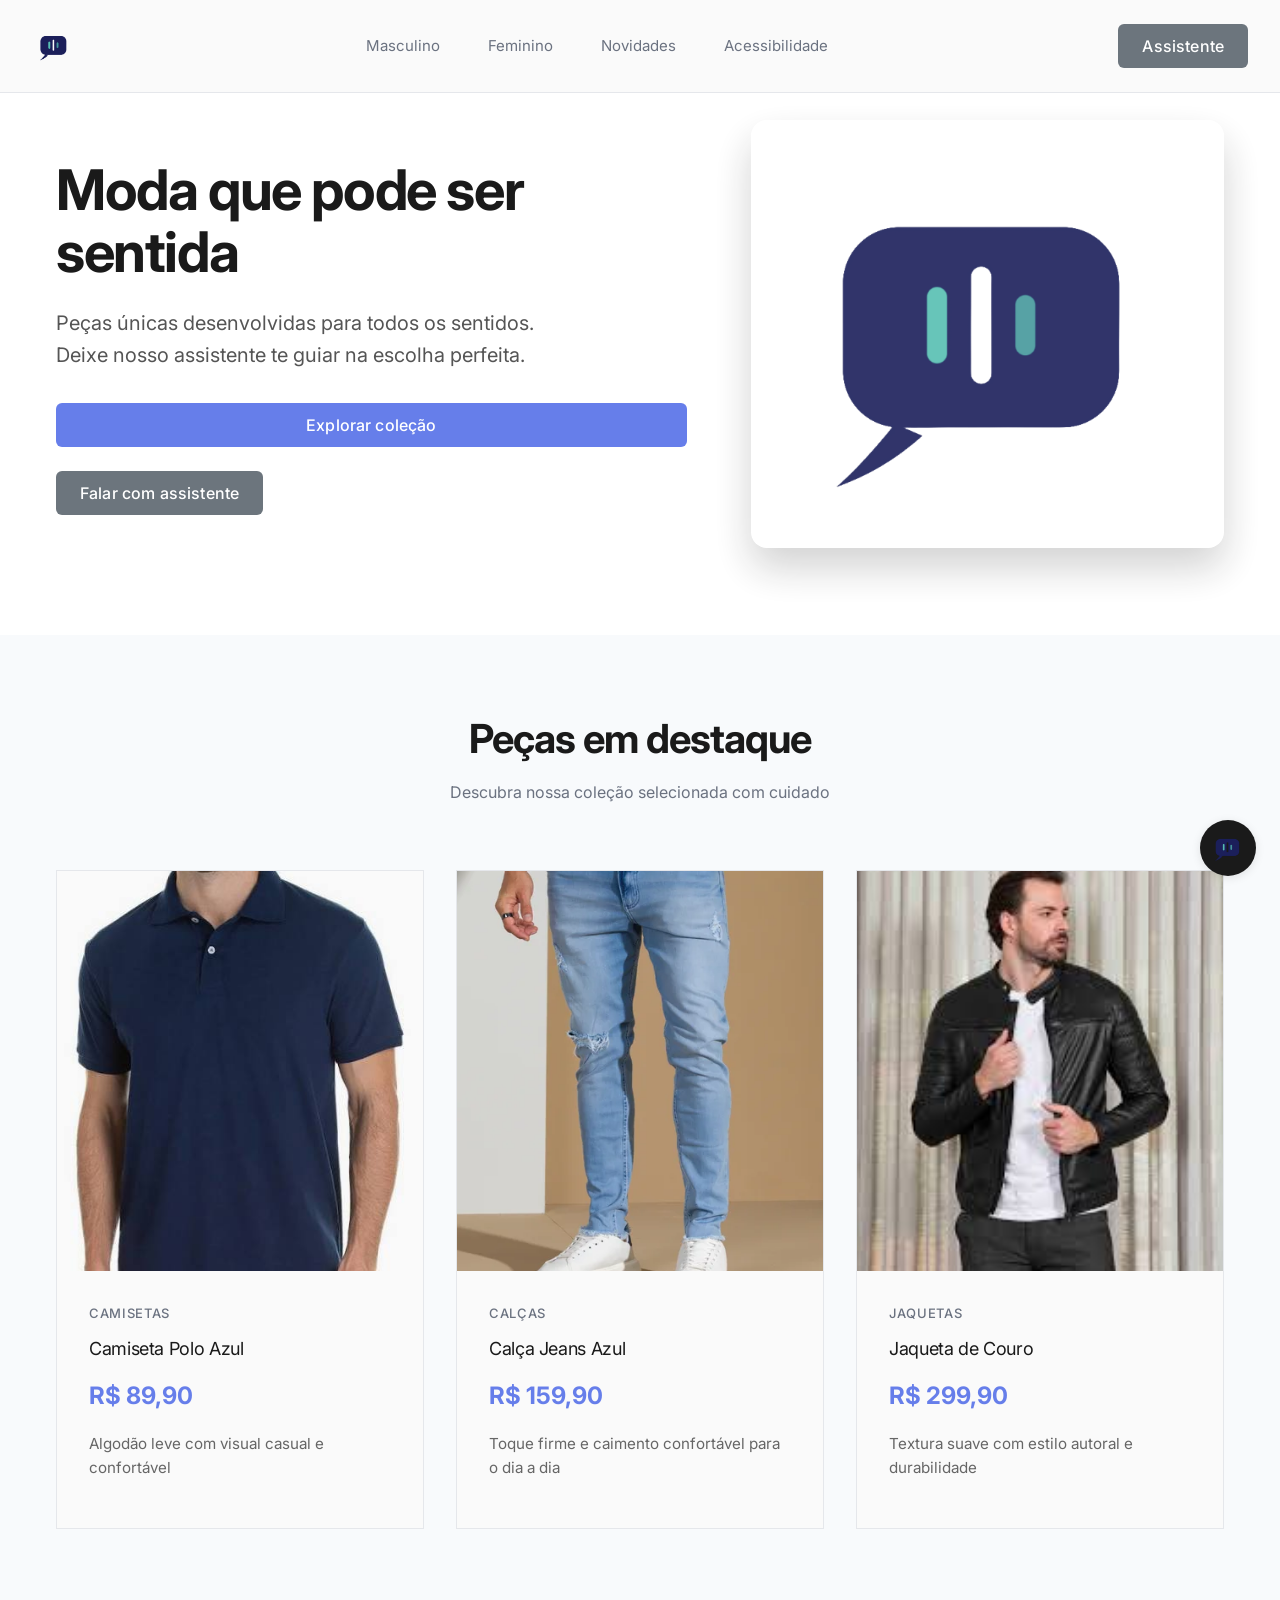
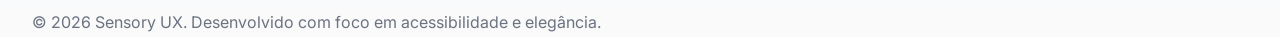
==== commit f3d3d13b: "testeFinal" ====
--- a/index.html
+++ b/index.html
@@ -19,7 +19,9 @@
   <!-- Header Moderno -->
   <header class="main-header">
     <div class="header-content">
-      <div class="logo">Sensory UX</div>
+      <div class="logo">
+        <img src="assets/imagens/logo.png" alt="Sensory UX Logo" class="logo-image">
+      </div>
 
       <nav class="nav-menu">
         <a href="#masculino" class="nav-link">Masculino</a>
@@ -49,12 +51,12 @@
             </p>
             <div class="hero-actions">
               <button class="btn btn-primary btn-large" onclick="document.querySelector('.products-section').scrollIntoView({behavior: 'smooth'})">Explorar coleção</button>
-              <button id="openChatButtonHero" class="btn btn-secondary btn-large">Falar com assistente</button>
+              <button id="openChatButtonHero" class="btn btn-secondary btn-large" aria-label="Abrir assistente de moda">Falar com assistente</button>
             </div>
           </div>
           <div class="hero-image">
             <div class="hero-image-wrapper">
-              <img src="assets/imagens/hero-fashion.svg" alt="Moda sensorial moderna" class="hero-image" />
+              <img src="assets/imagens/logo.png" alt="Moda sensorial moderna" class="hero-image" />
             </div>
           </div>
         </div>
@@ -126,7 +128,7 @@
   </footer>
 
   <button id="chatToggleButton" class="chat-toggle" aria-label="Abrir assistente de chat">
-    <span>💬</span>
+    <img src="assets/imagens/logo.png" alt="Chat" class="chat-toggle-logo">
   </button>
 
   <div id="chatOverlay" class="chat-overlay" aria-hidden="true"></div>
@@ -135,7 +137,9 @@
     <div class="chatbot-container">
       <div class="chat-header">
         <div class="chat-header-content">
-          <div class="chat-avatar">🤖</div>
+          <div class="chat-avatar">
+            <img src="assets/imagens/logo.png" alt="Assistente" class="chat-avatar-logo">
+          </div>
           <div>
             <h2 class="chat-title">Assistente</h2>
             <p class="chat-subtitle">Como posso ajudar?</p>
@@ -144,7 +148,7 @@
         <button id="closeChatButton" class="chat-close" aria-label="Fechar chat">×</button>
       </div>
 
-      <div class="chat-messages" id="messagesContainer">
+<div class="chat-messages" id="messagesContainer" aria-live="polite" aria-atomic="true" role="log">
         <!-- Mensagens aparecerão aqui -->
       </div>
 
@@ -155,7 +159,7 @@
       <div class="chat-input-area">
         <div class="chat-input-row">
           <div class="chat-input-wrapper">
-            <textarea id="messageInput" class="chat-input" placeholder="Digite sua mensagem..." rows="1"></textarea>
+            <textarea id="messageInput" class="chat-input" placeholder="Digite sua mensagem..." aria-label="Digite sua mensagem" rows="1"></textarea>
           </div>
           <div class="chat-action-buttons">
             <button id="voiceButton" class="voice-button" aria-label="Falar" title="Falar">
@@ -181,6 +185,7 @@
   <script src="js/products.js"></script>
   <script src="js/voice.js"></script>
   <script src="js/gemini.js"></script>
+  <script src="js/conversationFlow.js"></script>
   <script src="js/chatbot.js"></script>
   <script src="js/main.js"></script>
 
--- a/css/base.css
+++ b/css/base.css
@@ -147,4 +147,30 @@
 
 .mb-12 {
   margin-bottom: 3rem;
+}
+
+/* Logo Styles */
+.logo {
+  display: flex;
+  align-items: center;
+  justify-content: center;
+  height: 100%;
+}
+
+.logo-image {
+  height: 40px;
+  width: auto;
+  object-fit: contain;
+  transition: transform 0.3s ease;
+}
+
+.logo-image:hover {
+  transform: scale(1.05);
+}
+
+.chat-toggle-logo {
+  height: 100%;
+  width: 100%;
+  object-fit: contain;
+  padding: 8px;
 }
--- a/css/layout.css
+++ b/css/layout.css
@@ -23,11 +23,10 @@
 }
 
 .logo {
-  font-size: 1.25rem;
-  font-weight: 500;
-  color: #1a1a1a;
-  text-decoration: none;
-  letter-spacing: -0.01em;
+  display: flex;
+  align-items: center;
+  justify-content: center;
+  flex-shrink: 0;
 }
 
 .nav-menu {
--- a/css/chat.css
+++ b/css/chat.css
@@ -82,6 +82,14 @@
   justify-content: center;
   font-size: 1rem;
   color: #6b7280;
+  overflow: hidden;
+}
+
+.chat-avatar-logo {
+  width: 100%;
+  height: 100%;
+  object-fit: contain;
+  padding: 4px;
 }
 
 .chat-title {
@@ -336,6 +344,15 @@
   transform: translateY(0);
 }
 
+.chat-send:focus-visible,
+.voice-button:focus-visible,
+.btn-chat-clear:focus-visible,
+.chat-close:focus-visible,
+.product-card-preview-action:focus-visible {
+  outline: 3px solid rgba(17, 24, 39, 0.35);
+  outline-offset: 2px;
+}
+
 .chat-send:disabled {
   background: #9ca3af;
   border-color: #9ca3af;
@@ -457,6 +474,78 @@
 .product-suggestion:hover {
   background: #e5e7eb;
   border-color: #d1d5db;
+}
+
+.product-card-preview {
+  display: grid;
+  grid-template-columns: 100px 1fr;
+  gap: 1rem;
+  padding: 1rem;
+  margin-top: 1rem;
+  border: 1px solid #e5e7eb;
+  border-radius: 16px;
+  background: #ffffff;
+}
+
+.product-card-preview-image {
+  width: 100%;
+  height: 100%;
+  object-fit: cover;
+  border-radius: 12px;
+}
+
+.product-card-preview-content {
+  display: flex;
+  flex-direction: column;
+  justify-content: center;
+  gap: 0.5rem;
+}
+
+.product-card-preview-category {
+  font-size: 0.75rem;
+  letter-spacing: 0.08em;
+  color: #6b7280;
+  text-transform: uppercase;
+}
+
+.product-card-preview-name {
+  margin: 0;
+  font-size: 1rem;
+  color: #111827;
+}
+
+.product-card-preview-description {
+  margin: 0;
+  color: #4b5563;
+  font-size: 0.85rem;
+  line-height: 1.5;
+}
+
+.product-card-preview-actions {
+  display: flex;
+  flex-wrap: wrap;
+  gap: 0.5rem;
+  margin-top: 0.75rem;
+}
+
+.product-card-preview-action {
+  border: none;
+  border-radius: 999px;
+  padding: 0.6rem 1rem;
+  cursor: pointer;
+  background: #1a1a1a;
+  color: #ffffff;
+  font-size: 0.82rem;
+  transition: transform 0.2s ease, background-color 0.2s ease;
+}
+
+.product-card-preview-action.secondary {
+  background: #f3f4f6;
+  color: #111827;
+}
+
+.product-card-preview-action:hover {
+  transform: translateY(-1px);
 }
 
 /* Responsive Design */
